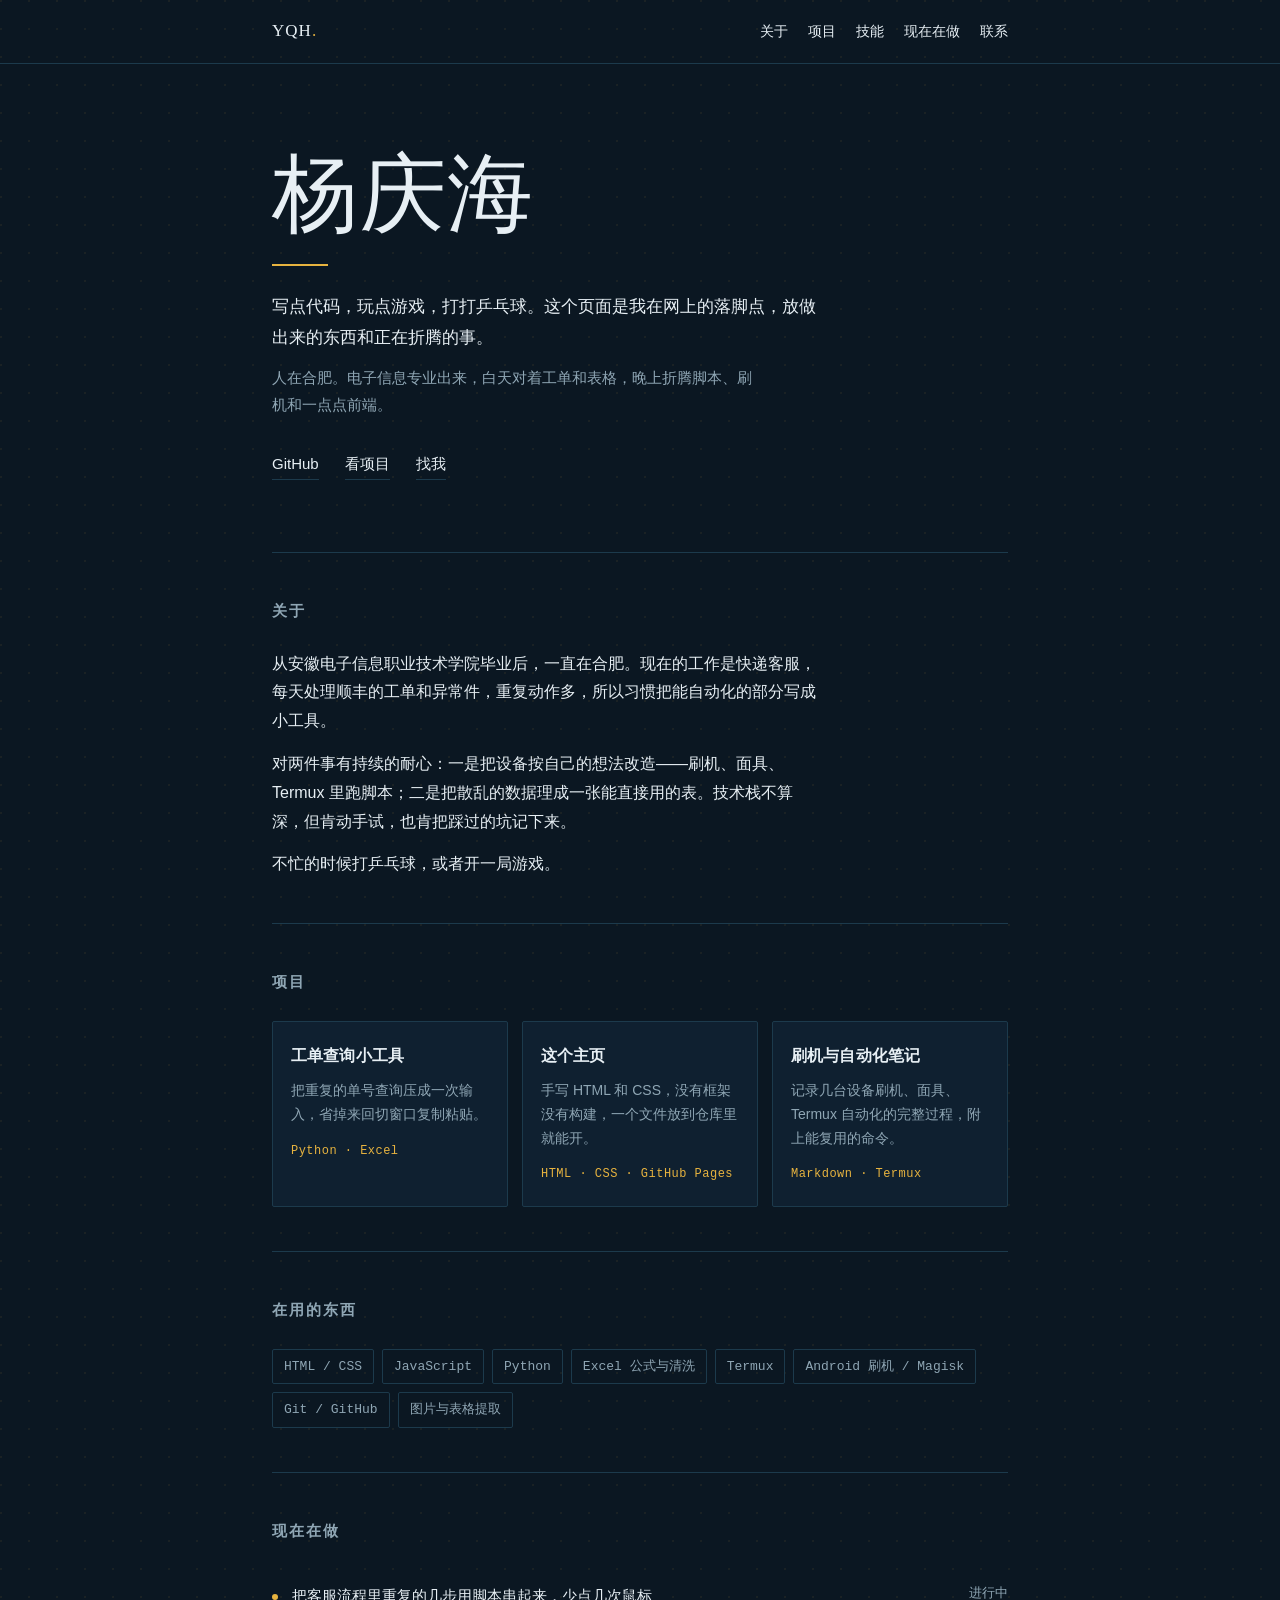
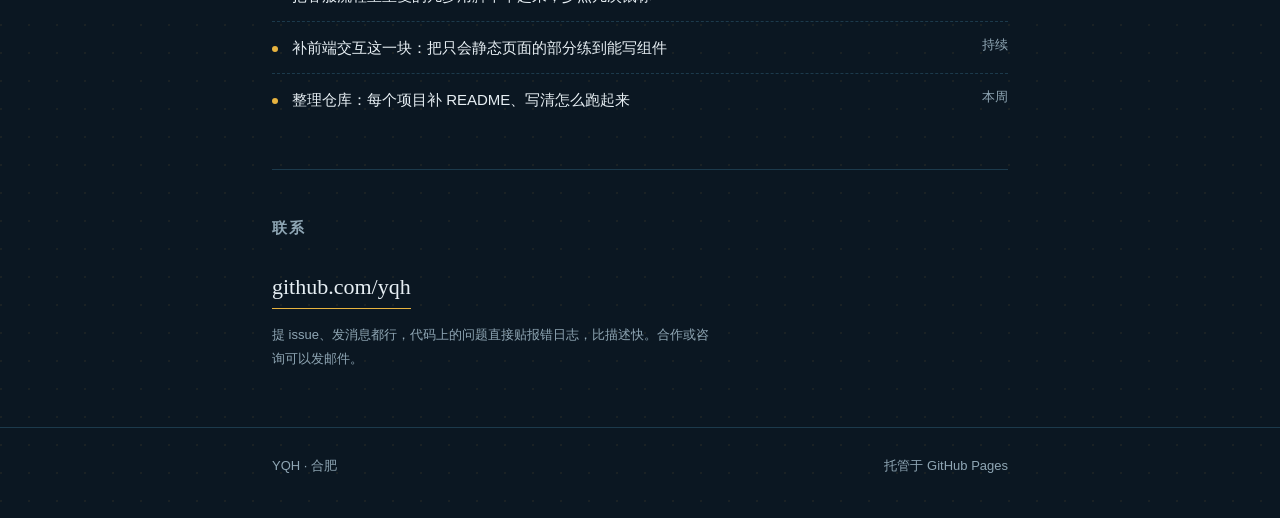
==== index.html @ ec268681 "Add files via upload 上传主页index" ====
<!DOCTYPE html>
<html lang="zh-CN">
<head>
<meta charset="utf-8">
<meta name="viewport" content="width=device-width, initial-scale=1">
<title>YQH · 杨庆海</title>
<meta name="description" content="YQH 的个人主页：写点代码，玩点游戏，打打乒乓球。人在合肥。">
<link rel="icon" href="data:image/svg+xml,%3Csvg xmlns='http://www.w3.org/2000/svg' viewBox='0 0 64 64'%3E%3Crect width='64' height='64' rx='10' fill='%230B1722'/%3E%3Ctext x='32' y='45' font-family='Georgia,serif' font-size='36' fill='%23E7B33F' text-anchor='middle'%3EY%3C/text%3E%3C/svg%3E">
<style>
  :root{
    --paper:#0B1722;
    --panel:#0F2030;
    --line:#1C3A4C;
    --ink:#E7EFF4;
    --muted:#8FA6B4;
    --accent:#E7B33F;
  }

  *,*::before,*::after{box-sizing:border-box}

  html{scroll-behavior:smooth;-webkit-text-size-adjust:100%}

  body{
    margin:0;
    background-color:var(--paper);
    background-image:radial-gradient(circle at 1px 1px, rgba(231,179,63,.07) 1px, transparent 0);
    background-size:28px 28px;
    color:var(--ink);
    font-family:-apple-system,BlinkMacSystemFont,"PingFang SC","Hiragino Sans GB","Microsoft YaHei",sans-serif;
    font-size:16px;
    line-height:1.8;
  }

  a{color:var(--ink);text-decoration:none}
  a:focus-visible,button:focus-visible{outline:2px solid var(--accent);outline-offset:3px}

  .wrap{max-width:780px;margin:0 auto;padding:0 22px}

  /* ---------- 顶部导航 ---------- */
  .site-head{
    border-bottom:1px solid var(--line);
  }
  .site-head .wrap{
    display:flex;flex-wrap:wrap;align-items:baseline;gap:8px 24px;
    padding-top:16px;padding-bottom:16px;
  }
  .mark{
    font-family:Georgia,"Songti SC","Noto Serif SC",serif;
    font-size:17px;letter-spacing:.06em;
    margin-right:auto;
  }
  .mark span{color:var(--accent)}
  .nav{display:flex;flex-wrap:wrap;gap:6px 20px;font-size:14px;color:var(--muted)}
  .nav a{padding:2px 0;border-bottom:1px solid transparent;transition:color .18s,border-color .18s}
  .nav a:hover{color:var(--accent);border-bottom-color:var(--accent)}

  /* ---------- 首屏 ---------- */
  .hero{padding:64px 0 56px}
  .hero h1{
    font-family:Georgia,"Songti SC","Noto Serif SC",serif;
    font-weight:400;
    font-size:clamp(46px,13vw,86px);
    line-height:.98;
    letter-spacing:.02em;
    margin:0;
  }
  .hero .rule{width:56px;height:2px;background:var(--accent);margin:28px 0 26px}
  .hero p{
    max-width:32em;margin:0;font-size:17px;color:var(--ink);
  }
  .hero p + p{margin-top:10px;color:var(--muted);font-size:15px}
  .hero .links{display:flex;flex-wrap:wrap;gap:10px 26px;margin-top:32px;font-size:15px}
  .hero .links a{
    border-bottom:1px solid var(--line);padding-bottom:2px;
    transition:border-color .18s,color .18s;
  }
  .hero .links a:hover{color:var(--accent);border-bottom-color:var(--accent)}

  /* ---------- 通用分节 ---------- */
  section{padding:44px 0;border-top:1px solid var(--line)}
  h2{
    font-size:15px;font-weight:600;letter-spacing:.14em;color:var(--muted);
    margin:0 0 22px;font-family:-apple-system,"PingFang SC","Microsoft YaHei",sans-serif;
  }
  .prose{max-width:34em;color:var(--ink)}
  .prose p{margin:0 0 14px}
  .prose p:last-child{margin-bottom:0}

  /* ---------- 项目 ---------- */
  .cards{display:grid;grid-template-columns:1fr;gap:14px}
  .card{
    display:block;background:var(--panel);border:1px solid var(--line);border-radius:2px;
    padding:20px 18px;transition:border-color .18s,transform .18s;
  }
  .card:hover{border-color:var(--accent)}
  .card h3{margin:0 0 8px;font-size:16px;font-weight:600;letter-spacing:.01em}
  .card p{margin:0 0 14px;font-size:14px;color:var(--muted);line-height:1.7}
  .card .meta{
    font-family:ui-monospace,SFMono-Regular,Menlo,Consolas,monospace;
    font-size:12px;color:var(--accent);letter-spacing:.04em;
  }

  /* ---------- 技能 ---------- */
  .skills{display:flex;flex-wrap:wrap;gap:8px}
  .skill{
    border:1px solid var(--line);border-radius:2px;
    padding:5px 11px;font-size:13px;color:var(--muted);
    font-family:ui-monospace,SFMono-Regular,Menlo,Consolas,monospace;
  }

  /* ---------- 现在在做 ---------- */
  .now-list{margin:0;padding:0;list-style:none}
  .now-list li{
    display:flex;gap:14px;padding:12px 0;border-bottom:1px dashed var(--line);
    font-size:15px;
  }
  .now-list li:last-child{border-bottom:none}
  .now-list .dot{
    flex:0 0 auto;width:6px;height:6px;background:var(--accent);margin-top:12px;border-radius:50%;
  }
  .now-list .txt{min-width:0;color:var(--ink)}
  .now-list .when{
    margin-left:auto;flex:0 0 auto;font-size:13px;color:var(--muted);
    font-family:ui-monospace,Menlo,Consolas,monospace;
  }

  /* ---------- 联系 ---------- */
  .contact a{
    display:inline-block;font-family:Georgia,"Songti SC",serif;font-size:22px;
    border-bottom:1px solid var(--accent);padding-bottom:2px;
    transition:color .18s;
  }
  .contact a:hover{color:var(--accent)}
  .contact .note{margin-top:14px;font-size:13px;color:var(--muted);max-width:34em}

  /* ---------- 页脚 ---------- */
  .site-foot{
    border-top:1px solid var(--line);padding:26px 0 40px;
    font-size:13px;color:var(--muted);
  }
  .site-foot .wrap{display:flex;flex-wrap:wrap;gap:6px 18px;justify-content:space-between}

  @media (min-width:720px){
    .cards{grid-template-columns:repeat(3,1fr)}
    .hero{padding:88px 0 72px}
    h2{margin-bottom:26px}
  }

  @media (prefers-reduced-motion:reduce){
    html{scroll-behavior:auto}
    *{transition:none!important}
  }
</style>
</head>
<body>

<header class="site-head">
  <div class="wrap">
    <div class="mark">YQH<span>.</span></div>
    <nav class="nav">
      <a href="#about">关于</a>
      <a href="#work">项目</a>
      <a href="#skills">技能</a>
      <a href="#now">现在在做</a>
      <a href="#contact">联系</a>
    </nav>
  </div>
</header>

<main>
  <div class="wrap">

    <!-- ===== 首屏 ===== -->
    <!-- 说明：下面两段文案、以及各区块里的项目名和技术栈，按你自己的情况改掉再推上去。
         另外，别忘在“联系”区加一个真实邮箱，现在的 example 地址发邮件是收不到的。 -->
    <section class="hero" style="border-top:none">
      <h1>杨庆海</h1>
      <div class="rule"></div>
      <p>写点代码，玩点游戏，打打乒乓球。这个页面是我在网上的落脚点，放做出来的东西和正在折腾的事。</p>
      <p>人在合肥。电子信息专业出来，白天对着工单和表格，晚上折腾脚本、刷机和一点点前端。</p>
      <div class="links">
        <a href="https://github.com/yqh">GitHub</a>
        <a href="#work">看项目</a>
        <a href="#contact">找我</a>
      </div>
    </section>

    <!-- ===== 关于 ===== -->
    <section id="about">
      <h2>关于</h2>
      <div class="prose">
        <p>从安徽电子信息职业技术学院毕业后，一直在合肥。现在的工作是快递客服，每天处理顺丰的工单和异常件，重复动作多，所以习惯把能自动化的部分写成小工具。</p>
        <p>对两件事有持续的耐心：一是把设备按自己的想法改造——刷机、面具、Termux 里跑脚本；二是把散乱的数据理成一张能直接用的表。技术栈不算深，但肯动手试，也肯把踩过的坑记下来。</p>
        <p>不忙的时候打乒乓球，或者开一局游戏。</p>
      </div>
    </section>

    <!-- ===== 项目 ===== -->
    <section id="work">
      <h2>项目</h2>
      <div class="cards">
        <a class="card" href="https://github.com/yqh?tab=repositories">
          <h3>工单查询小工具</h3>
          <p>把重复的单号查询压成一次输入，省掉来回切窗口复制粘贴。</p>
          <div class="meta">Python · Excel</div>
        </a>
        <a class="card" href="https://github.com/yqh">
          <h3>这个主页</h3>
          <p>手写 HTML 和 CSS，没有框架没有构建，一个文件放到仓库里就能开。</p>
          <div class="meta">HTML · CSS · GitHub Pages</div>
        </a>
        <a class="card" href="https://github.com/yqh?tab=repositories">
          <h3>刷机与自动化笔记</h3>
          <p>记录几台设备刷机、面具、Termux 自动化的完整过程，附上能复用的命令。</p>
          <div class="meta">Markdown · Termux</div>
        </a>
      </div>
    </section>

    <!-- ===== 技能 ===== -->
    <section id="skills">
      <h2>在用的东西</h2>
      <div class="skills">
        <span class="skill">HTML / CSS</span>
        <span class="skill">JavaScript</span>
        <span class="skill">Python</span>
        <span class="skill">Excel 公式与清洗</span>
        <span class="skill">Termux</span>
        <span class="skill">Android 刷机 / Magisk</span>
        <span class="skill">Git / GitHub</span>
        <span class="skill">图片与表格提取</span>
      </div>
    </section>

    <!-- ===== 现在在做 ===== -->
    <section id="now">
      <h2>现在在做</h2>
      <ul class="now-list">
        <li><span class="dot" aria-hidden="true"></span><span class="txt">把客服流程里重复的几步用脚本串起来，少点几次鼠标</span><span class="when">进行中</span></li>
        <li><span class="dot" aria-hidden="true"></span><span class="txt">补前端交互这一块：把只会静态页面的部分练到能写组件</span><span class="when">持续</span></li>
        <li><span class="dot" aria-hidden="true"></span><span class="txt">整理仓库：每个项目补 README、写清怎么跑起来</span><span class="when">本周</span></li>
      </ul>
    </section>

    <!-- ===== 联系 ===== -->
    <section id="contact" class="contact">
      <h2>联系</h2>
      <a href="https://github.com/yqh">github.com/yqh</a>
      <p class="note">提 issue、发消息都行，代码上的问题直接贴报错日志，比描述快。合作或咨询可以发邮件。</p>
    </section>

  </div>
</main>

<footer class="site-foot">
  <div class="wrap">
    <div>YQH · 合肥</div>
    <div>托管于 GitHub Pages</div>
  </div>
</footer>

</body>
</html>
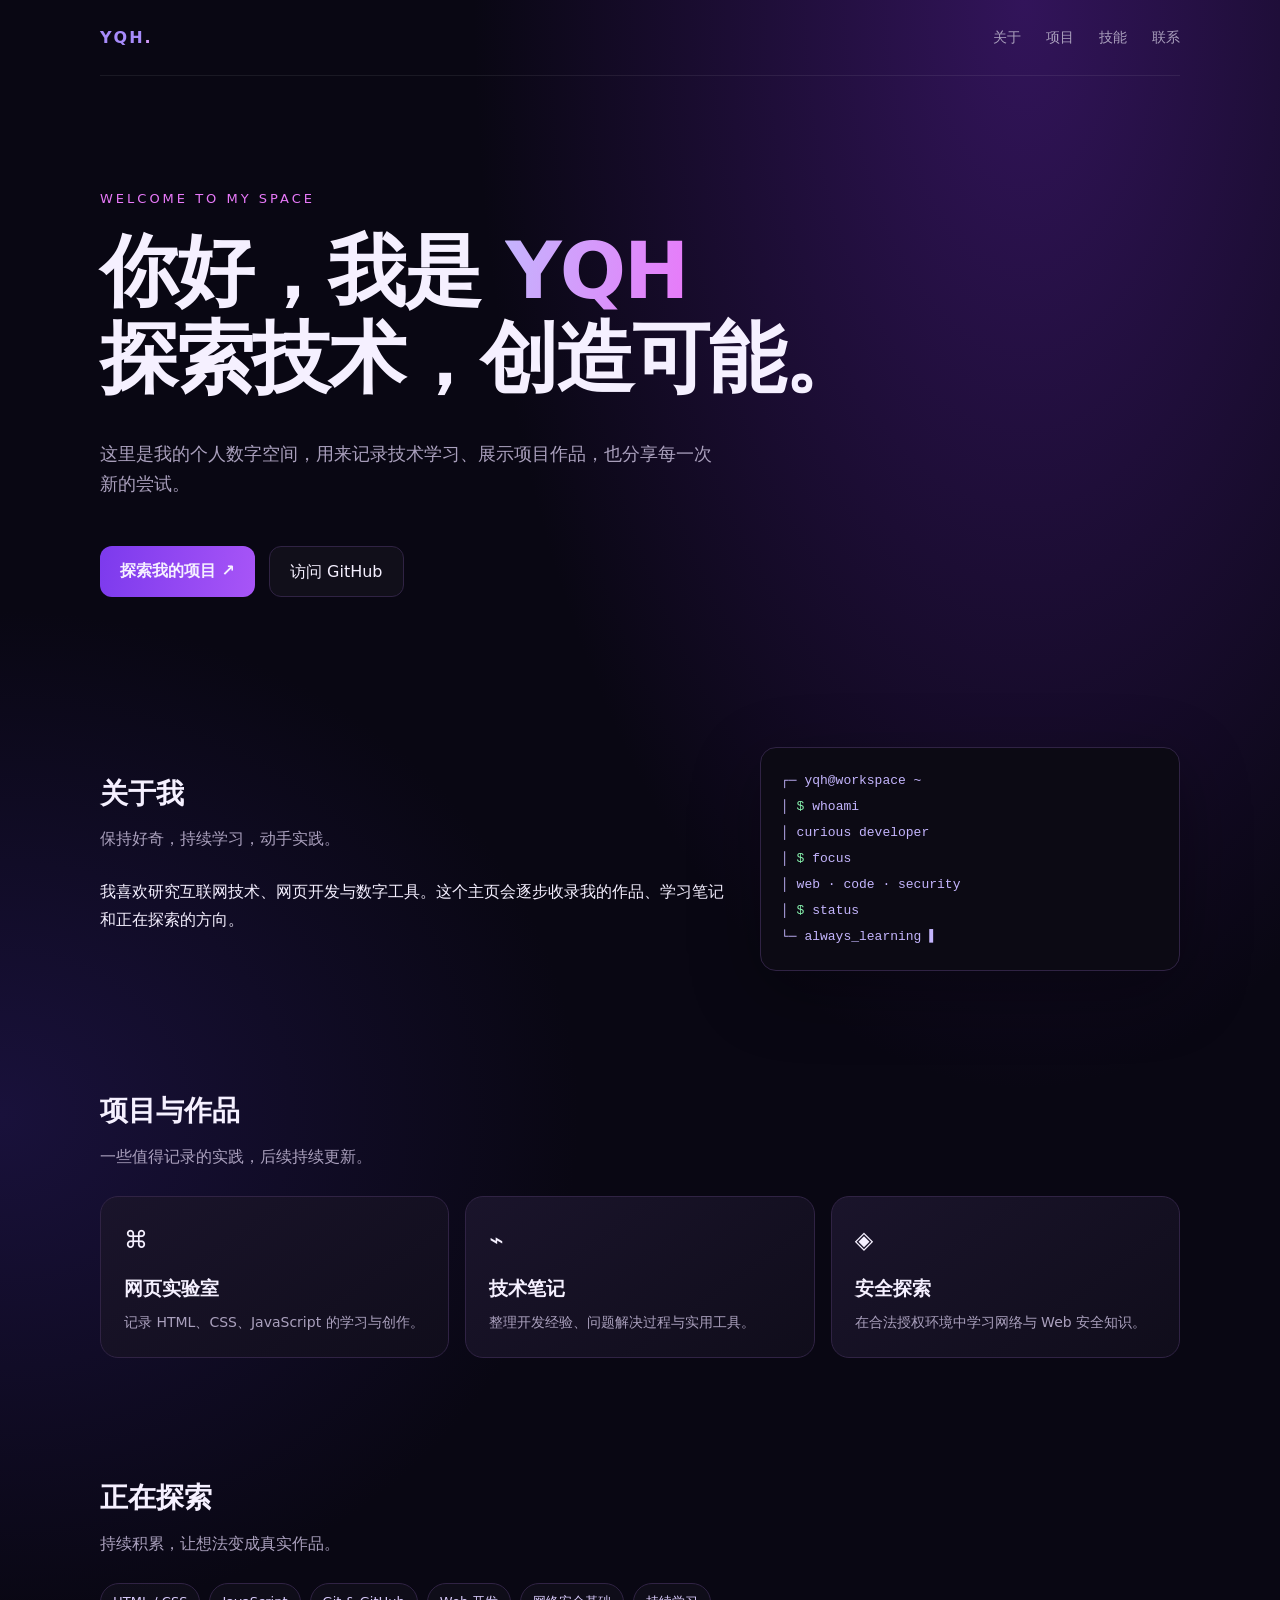
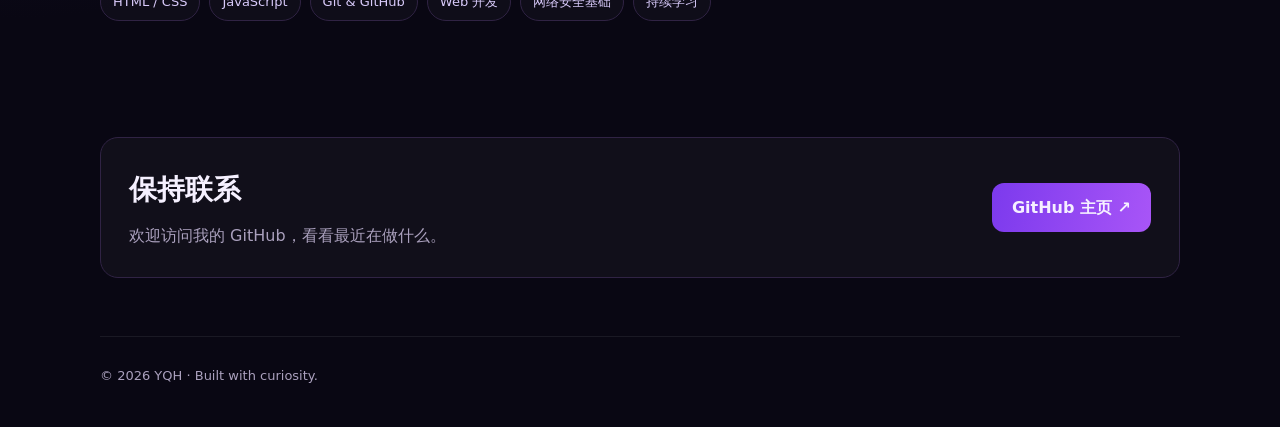
==== commit a35d5911: "Add responsive cyber-style personal homepage" ====
--- a/index.html
+++ b/index.html
@@ -1,263 +1,56 @@
-<!DOCTYPE html>
+<!doctype html>
 <html lang="zh-CN">
 <head>
-<meta charset="utf-8">
-<meta name="viewport" content="width=device-width, initial-scale=1">
-<title>YQH · 杨庆海</title>
-<meta name="description" content="YQH 的个人主页：写点代码，玩点游戏，打打乒乓球。人在合肥。">
-<link rel="icon" href="data:image/svg+xml,%3Csvg xmlns='http://www.w3.org/2000/svg' viewBox='0 0 64 64'%3E%3Crect width='64' height='64' rx='10' fill='%230B1722'/%3E%3Ctext x='32' y='45' font-family='Georgia,serif' font-size='36' fill='%23E7B33F' text-anchor='middle'%3EY%3C/text%3E%3C/svg%3E">
-<style>
-  :root{
-    --paper:#0B1722;
-    --panel:#0F2030;
-    --line:#1C3A4C;
-    --ink:#E7EFF4;
-    --muted:#8FA6B4;
-    --accent:#E7B33F;
-  }
-
-  *,*::before,*::after{box-sizing:border-box}
-
-  html{scroll-behavior:smooth;-webkit-text-size-adjust:100%}
-
-  body{
-    margin:0;
-    background-color:var(--paper);
-    background-image:radial-gradient(circle at 1px 1px, rgba(231,179,63,.07) 1px, transparent 0);
-    background-size:28px 28px;
-    color:var(--ink);
-    font-family:-apple-system,BlinkMacSystemFont,"PingFang SC","Hiragino Sans GB","Microsoft YaHei",sans-serif;
-    font-size:16px;
-    line-height:1.8;
-  }
-
-  a{color:var(--ink);text-decoration:none}
-  a:focus-visible,button:focus-visible{outline:2px solid var(--accent);outline-offset:3px}
-
-  .wrap{max-width:780px;margin:0 auto;padding:0 22px}
-
-  /* ---------- 顶部导航 ---------- */
-  .site-head{
-    border-bottom:1px solid var(--line);
-  }
-  .site-head .wrap{
-    display:flex;flex-wrap:wrap;align-items:baseline;gap:8px 24px;
-    padding-top:16px;padding-bottom:16px;
-  }
-  .mark{
-    font-family:Georgia,"Songti SC","Noto Serif SC",serif;
-    font-size:17px;letter-spacing:.06em;
-    margin-right:auto;
-  }
-  .mark span{color:var(--accent)}
-  .nav{display:flex;flex-wrap:wrap;gap:6px 20px;font-size:14px;color:var(--muted)}
-  .nav a{padding:2px 0;border-bottom:1px solid transparent;transition:color .18s,border-color .18s}
-  .nav a:hover{color:var(--accent);border-bottom-color:var(--accent)}
-
-  /* ---------- 首屏 ---------- */
-  .hero{padding:64px 0 56px}
-  .hero h1{
-    font-family:Georgia,"Songti SC","Noto Serif SC",serif;
-    font-weight:400;
-    font-size:clamp(46px,13vw,86px);
-    line-height:.98;
-    letter-spacing:.02em;
-    margin:0;
-  }
-  .hero .rule{width:56px;height:2px;background:var(--accent);margin:28px 0 26px}
-  .hero p{
-    max-width:32em;margin:0;font-size:17px;color:var(--ink);
-  }
-  .hero p + p{margin-top:10px;color:var(--muted);font-size:15px}
-  .hero .links{display:flex;flex-wrap:wrap;gap:10px 26px;margin-top:32px;font-size:15px}
-  .hero .links a{
-    border-bottom:1px solid var(--line);padding-bottom:2px;
-    transition:border-color .18s,color .18s;
-  }
-  .hero .links a:hover{color:var(--accent);border-bottom-color:var(--accent)}
-
-  /* ---------- 通用分节 ---------- */
-  section{padding:44px 0;border-top:1px solid var(--line)}
-  h2{
-    font-size:15px;font-weight:600;letter-spacing:.14em;color:var(--muted);
-    margin:0 0 22px;font-family:-apple-system,"PingFang SC","Microsoft YaHei",sans-serif;
-  }
-  .prose{max-width:34em;color:var(--ink)}
-  .prose p{margin:0 0 14px}
-  .prose p:last-child{margin-bottom:0}
-
-  /* ---------- 项目 ---------- */
-  .cards{display:grid;grid-template-columns:1fr;gap:14px}
-  .card{
-    display:block;background:var(--panel);border:1px solid var(--line);border-radius:2px;
-    padding:20px 18px;transition:border-color .18s,transform .18s;
-  }
-  .card:hover{border-color:var(--accent)}
-  .card h3{margin:0 0 8px;font-size:16px;font-weight:600;letter-spacing:.01em}
-  .card p{margin:0 0 14px;font-size:14px;color:var(--muted);line-height:1.7}
-  .card .meta{
-    font-family:ui-monospace,SFMono-Regular,Menlo,Consolas,monospace;
-    font-size:12px;color:var(--accent);letter-spacing:.04em;
-  }
-
-  /* ---------- 技能 ---------- */
-  .skills{display:flex;flex-wrap:wrap;gap:8px}
-  .skill{
-    border:1px solid var(--line);border-radius:2px;
-    padding:5px 11px;font-size:13px;color:var(--muted);
-    font-family:ui-monospace,SFMono-Regular,Menlo,Consolas,monospace;
-  }
-
-  /* ---------- 现在在做 ---------- */
-  .now-list{margin:0;padding:0;list-style:none}
-  .now-list li{
-    display:flex;gap:14px;padding:12px 0;border-bottom:1px dashed var(--line);
-    font-size:15px;
-  }
-  .now-list li:last-child{border-bottom:none}
-  .now-list .dot{
-    flex:0 0 auto;width:6px;height:6px;background:var(--accent);margin-top:12px;border-radius:50%;
-  }
-  .now-list .txt{min-width:0;color:var(--ink)}
-  .now-list .when{
-    margin-left:auto;flex:0 0 auto;font-size:13px;color:var(--muted);
-    font-family:ui-monospace,Menlo,Consolas,monospace;
-  }
-
-  /* ---------- 联系 ---------- */
-  .contact a{
-    display:inline-block;font-family:Georgia,"Songti SC",serif;font-size:22px;
-    border-bottom:1px solid var(--accent);padding-bottom:2px;
-    transition:color .18s;
-  }
-  .contact a:hover{color:var(--accent)}
-  .contact .note{margin-top:14px;font-size:13px;color:var(--muted);max-width:34em}
-
-  /* ---------- 页脚 ---------- */
-  .site-foot{
-    border-top:1px solid var(--line);padding:26px 0 40px;
-    font-size:13px;color:var(--muted);
-  }
-  .site-foot .wrap{display:flex;flex-wrap:wrap;gap:6px 18px;justify-content:space-between}
-
-  @media (min-width:720px){
-    .cards{grid-template-columns:repeat(3,1fr)}
-    .hero{padding:88px 0 72px}
-    h2{margin-bottom:26px}
-  }
-
-  @media (prefers-reduced-motion:reduce){
-    html{scroll-behavior:auto}
-    *{transition:none!important}
-  }
-</style>
+  <meta charset="utf-8">
+  <meta name="viewport" content="width=device-width, initial-scale=1">
+  <meta name="theme-color" content="#090713">
+  <meta name="description" content="个人主页 · 技术探索 · 项目作品">
+  <title>YQH · 个人主页</title>
+  <style>
+    :root{color-scheme:dark;--bg:#090713;--panel:#141023;--line:#302344;--text:#f5f0ff;--muted:#aaa0bd;--purple:#a78bfa;--pink:#e879f9}
+    *{box-sizing:border-box}html{scroll-behavior:smooth}body{margin:0;background:radial-gradient(ellipse at 80% 0%,#32145a 0,transparent 38%),radial-gradient(ellipse at 0% 55%,#19113b 0,transparent 32%),var(--bg);color:var(--text);font:16px/1.7 system-ui,-apple-system,"Segoe UI",sans-serif}
+    a{color:inherit;text-decoration:none}.wrap{width:min(1080px,90%);margin:auto}.nav{height:76px;display:flex;align-items:center;justify-content:space-between;border-bottom:1px solid #ffffff12}.logo{font-weight:800;letter-spacing:2px;color:var(--purple)}.navlinks{display:flex;gap:25px;color:var(--muted);font-size:14px}.navlinks a:hover{color:white}
+    .hero{padding:112px 0 92px;min-height:520px;display:flex;flex-direction:column;justify-content:center}.eyebrow{color:var(--pink);font-size:13px;letter-spacing:3px;text-transform:uppercase}.hero h1{font-size:clamp(42px,8vw,78px);line-height:1.12;margin:18px 0;letter-spacing:-2px}.gradient{background:linear-gradient(100deg,#c4b5fd,#e879f9);-webkit-background-clip:text;background-clip:text;color:transparent}.hero p{max-width:620px;color:var(--muted);font-size:18px}.actions{display:flex;gap:14px;flex-wrap:wrap;margin-top:28px}.btn{padding:11px 20px;border:1px solid var(--line);border-radius:12px;background:#ffffff08}.btn.primary{background:linear-gradient(100deg,#7c3aed,#a855f7);border:0;font-weight:650}.btn:hover{transform:translateY(-2px);transition:.2s}
+    section{padding:58px 0}.section-title{font-size:28px;margin:0 0 8px}.sub{color:var(--muted);margin:0 0 26px}.grid{display:grid;grid-template-columns:repeat(3,1fr);gap:16px}.card{padding:23px;border:1px solid var(--line);border-radius:18px;background:linear-gradient(145deg,#1a142b,#100d1b);min-height:160px}.card .symbol{font-size:24px}.card h3{margin:12px 0 6px}.card p{margin:0;color:var(--muted);font-size:14px}.tags{display:flex;gap:9px;flex-wrap:wrap}.tag{padding:7px 12px;border:1px solid var(--line);border-radius:99px;color:#d8cafa;background:#ffffff06;font-size:13px}
+    .about{display:grid;grid-template-columns:1.2fr .8fr;gap:30px;align-items:center}.terminal{border:1px solid var(--line);border-radius:16px;background:#0c0a14;padding:20px;color:#c4b5fd;font:13px/2 ui-monospace,monospace;box-shadow:0 20px 70px #0005}.terminal span{color:#86efac}.contact{padding:28px;border:1px solid var(--line);border-radius:18px;background:#ffffff08;display:flex;justify-content:space-between;align-items:center;gap:20px}.footer{padding:28px 0 40px;border-top:1px solid #ffffff12;color:var(--muted);font-size:13px}
+    @media(max-width:700px){.navlinks{gap:12px;font-size:12px}.hero{padding:82px 0 65px;min-height:440px}.grid{grid-template-columns:1fr}.about{grid-template-columns:1fr}.contact{align-items:flex-start;flex-direction:column}}
+  </style>
 </head>
 <body>
-
-<header class="site-head">
-  <div class="wrap">
-    <div class="mark">YQH<span>.</span></div>
-    <nav class="nav">
-      <a href="#about">关于</a>
-      <a href="#work">项目</a>
-      <a href="#skills">技能</a>
-      <a href="#now">现在在做</a>
-      <a href="#contact">联系</a>
-    </nav>
-  </div>
-</header>
-
-<main>
-  <div class="wrap">
-
-    <!-- ===== 首屏 ===== -->
-    <!-- 说明：下面两段文案、以及各区块里的项目名和技术栈，按你自己的情况改掉再推上去。
-         另外，别忘在“联系”区加一个真实邮箱，现在的 example 地址发邮件是收不到的。 -->
-    <section class="hero" style="border-top:none">
-      <h1>杨庆海</h1>
-      <div class="rule"></div>
-      <p>写点代码，玩点游戏，打打乒乓球。这个页面是我在网上的落脚点，放做出来的东西和正在折腾的事。</p>
-      <p>人在合肥。电子信息专业出来，白天对着工单和表格，晚上折腾脚本、刷机和一点点前端。</p>
-      <div class="links">
-        <a href="https://github.com/yqh">GitHub</a>
-        <a href="#work">看项目</a>
-        <a href="#contact">找我</a>
+  <header class="wrap nav">
+    <a class="logo" href="#">YQH<span class="gradient">.</span></a>
+    <nav class="navlinks" aria-label="主导航"><a href="#about">关于</a><a href="#projects">项目</a><a href="#skills">技能</a><a href="#contact">联系</a></nav>
+  </header>
+  <main>
+    <section class="wrap hero">
+      <div class="eyebrow">WELCOME TO MY SPACE</div>
+      <h1>你好，我是 <span class="gradient">YQH</span><br>探索技术，创造可能。</h1>
+      <p>这里是我的个人数字空间，用来记录技术学习、展示项目作品，也分享每一次新的尝试。</p>
+      <div class="actions"><a class="btn primary" href="#projects">探索我的项目 ↗</a><a class="btn" href="https://github.com/yqh330" target="_blank" rel="noopener noreferrer">访问 GitHub</a></div>
+    </section>
+    <section class="wrap" id="about">
+      <div class="about">
+        <div><h2 class="section-title">关于我</h2><p class="sub">保持好奇，持续学习，动手实践。</p><p>我喜欢研究互联网技术、网页开发与数字工具。这个主页会逐步收录我的作品、学习笔记和正在探索的方向。</p></div>
+        <div class="terminal" aria-label="终端风格代码卡片"><div>┌─ yqh@workspace ~</div><div>│ <span>$</span> whoami</div><div>│ curious developer</div><div>│ <span>$</span> focus</div><div>│ web · code · security</div><div>│ <span>$</span> status</div><div>└─ always_learning ▌</div></div>
       </div>
     </section>
-
-    <!-- ===== 关于 ===== -->
-    <section id="about">
-      <h2>关于</h2>
-      <div class="prose">
-        <p>从安徽电子信息职业技术学院毕业后，一直在合肥。现在的工作是快递客服，每天处理顺丰的工单和异常件，重复动作多，所以习惯把能自动化的部分写成小工具。</p>
-        <p>对两件事有持续的耐心：一是把设备按自己的想法改造——刷机、面具、Termux 里跑脚本；二是把散乱的数据理成一张能直接用的表。技术栈不算深，但肯动手试，也肯把踩过的坑记下来。</p>
-        <p>不忙的时候打乒乓球，或者开一局游戏。</p>
+    <section class="wrap" id="projects">
+      <h2 class="section-title">项目与作品</h2><p class="sub">一些值得记录的实践，后续持续更新。</p>
+      <div class="grid">
+        <article class="card"><div class="symbol">⌘</div><h3>网页实验室</h3><p>记录 HTML、CSS、JavaScript 的学习与创作。</p></article>
+        <article class="card"><div class="symbol">⌁</div><h3>技术笔记</h3><p>整理开发经验、问题解决过程与实用工具。</p></article>
+        <article class="card"><div class="symbol">◈</div><h3>安全探索</h3><p>在合法授权环境中学习网络与 Web 安全知识。</p></article>
       </div>
     </section>
-
-    <!-- ===== 项目 ===== -->
-    <section id="work">
-      <h2>项目</h2>
-      <div class="cards">
-        <a class="card" href="https://github.com/yqh?tab=repositories">
-          <h3>工单查询小工具</h3>
-          <p>把重复的单号查询压成一次输入，省掉来回切窗口复制粘贴。</p>
-          <div class="meta">Python · Excel</div>
-        </a>
-        <a class="card" href="https://github.com/yqh">
-          <h3>这个主页</h3>
-          <p>手写 HTML 和 CSS，没有框架没有构建，一个文件放到仓库里就能开。</p>
-          <div class="meta">HTML · CSS · GitHub Pages</div>
-        </a>
-        <a class="card" href="https://github.com/yqh?tab=repositories">
-          <h3>刷机与自动化笔记</h3>
-          <p>记录几台设备刷机、面具、Termux 自动化的完整过程，附上能复用的命令。</p>
-          <div class="meta">Markdown · Termux</div>
-        </a>
-      </div>
+    <section class="wrap" id="skills">
+      <h2 class="section-title">正在探索</h2><p class="sub">持续积累，让想法变成真实作品。</p>
+      <div class="tags"><span class="tag">HTML / CSS</span><span class="tag">JavaScript</span><span class="tag">Git & GitHub</span><span class="tag">Web 开发</span><span class="tag">网络安全基础</span><span class="tag">持续学习</span></div>
     </section>
-
-    <!-- ===== 技能 ===== -->
-    <section id="skills">
-      <h2>在用的东西</h2>
-      <div class="skills">
-        <span class="skill">HTML / CSS</span>
-        <span class="skill">JavaScript</span>
-        <span class="skill">Python</span>
-        <span class="skill">Excel 公式与清洗</span>
-        <span class="skill">Termux</span>
-        <span class="skill">Android 刷机 / Magisk</span>
-        <span class="skill">Git / GitHub</span>
-        <span class="skill">图片与表格提取</span>
-      </div>
+    <section class="wrap" id="contact">
+      <div class="contact"><div><h2 class="section-title">保持联系</h2><p class="sub" style="margin:4px 0 0">欢迎访问我的 GitHub，看看最近在做什么。</p></div><a class="btn primary" href="https://github.com/yqh330" target="_blank" rel="noopener noreferrer">GitHub 主页 ↗</a></div>
     </section>
-
-    <!-- ===== 现在在做 ===== -->
-    <section id="now">
-      <h2>现在在做</h2>
-      <ul class="now-list">
-        <li><span class="dot" aria-hidden="true"></span><span class="txt">把客服流程里重复的几步用脚本串起来，少点几次鼠标</span><span class="when">进行中</span></li>
-        <li><span class="dot" aria-hidden="true"></span><span class="txt">补前端交互这一块：把只会静态页面的部分练到能写组件</span><span class="when">持续</span></li>
-        <li><span class="dot" aria-hidden="true"></span><span class="txt">整理仓库：每个项目补 README、写清怎么跑起来</span><span class="when">本周</span></li>
-      </ul>
-    </section>
-
-    <!-- ===== 联系 ===== -->
-    <section id="contact" class="contact">
-      <h2>联系</h2>
-      <a href="https://github.com/yqh">github.com/yqh</a>
-      <p class="note">提 issue、发消息都行，代码上的问题直接贴报错日志，比描述快。合作或咨询可以发邮件。</p>
-    </section>
-
-  </div>
-</main>
-
-<footer class="site-foot">
-  <div class="wrap">
-    <div>YQH · 合肥</div>
-    <div>托管于 GitHub Pages</div>
-  </div>
-</footer>
-
+  </main>
+  <footer class="wrap footer">© <span id="year"></span> YQH · Built with curiosity.</footer>
+  <script>document.getElementById('year').textContent=new Date().getFullYear();</script>
 </body>
-</html>
+</html>
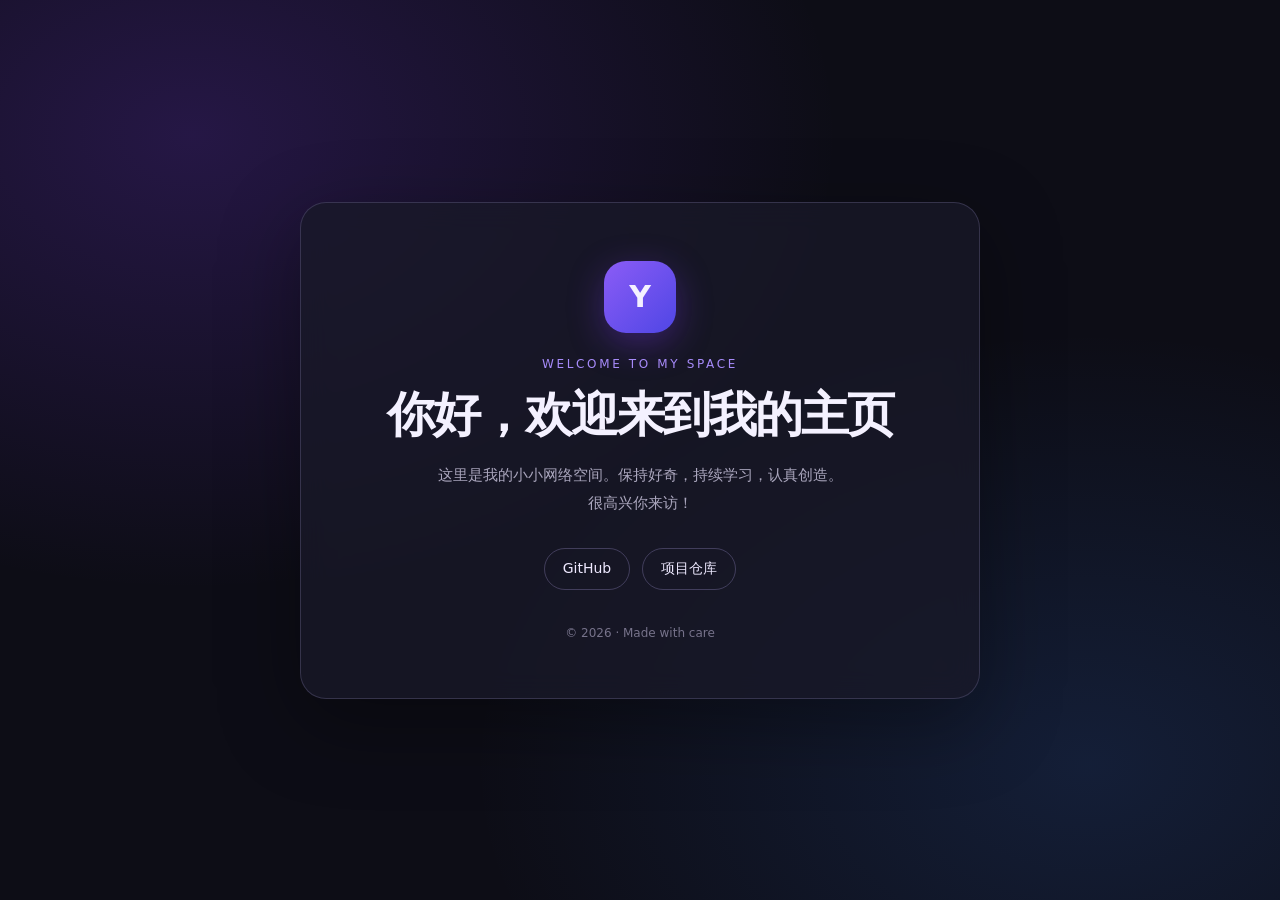
==== commit 8f3a86ba: "Create a simple personal homepage" ====
--- a/index.html
+++ b/index.html
@@ -3,54 +3,50 @@
 <head>
   <meta charset="utf-8">
   <meta name="viewport" content="width=device-width, initial-scale=1">
-  <meta name="theme-color" content="#090713">
-  <meta name="description" content="个人主页 · 技术探索 · 项目作品">
-  <title>YQH · 个人主页</title>
+  <meta name="theme-color" content="#11111b">
+  <meta name="description" content="一个简单、干净的个人主页。">
+  <title>我的主页</title>
   <style>
-    :root{color-scheme:dark;--bg:#090713;--panel:#141023;--line:#302344;--text:#f5f0ff;--muted:#aaa0bd;--purple:#a78bfa;--pink:#e879f9}
-    *{box-sizing:border-box}html{scroll-behavior:smooth}body{margin:0;background:radial-gradient(ellipse at 80% 0%,#32145a 0,transparent 38%),radial-gradient(ellipse at 0% 55%,#19113b 0,transparent 32%),var(--bg);color:var(--text);font:16px/1.7 system-ui,-apple-system,"Segoe UI",sans-serif}
-    a{color:inherit;text-decoration:none}.wrap{width:min(1080px,90%);margin:auto}.nav{height:76px;display:flex;align-items:center;justify-content:space-between;border-bottom:1px solid #ffffff12}.logo{font-weight:800;letter-spacing:2px;color:var(--purple)}.navlinks{display:flex;gap:25px;color:var(--muted);font-size:14px}.navlinks a:hover{color:white}
-    .hero{padding:112px 0 92px;min-height:520px;display:flex;flex-direction:column;justify-content:center}.eyebrow{color:var(--pink);font-size:13px;letter-spacing:3px;text-transform:uppercase}.hero h1{font-size:clamp(42px,8vw,78px);line-height:1.12;margin:18px 0;letter-spacing:-2px}.gradient{background:linear-gradient(100deg,#c4b5fd,#e879f9);-webkit-background-clip:text;background-clip:text;color:transparent}.hero p{max-width:620px;color:var(--muted);font-size:18px}.actions{display:flex;gap:14px;flex-wrap:wrap;margin-top:28px}.btn{padding:11px 20px;border:1px solid var(--line);border-radius:12px;background:#ffffff08}.btn.primary{background:linear-gradient(100deg,#7c3aed,#a855f7);border:0;font-weight:650}.btn:hover{transform:translateY(-2px);transition:.2s}
-    section{padding:58px 0}.section-title{font-size:28px;margin:0 0 8px}.sub{color:var(--muted);margin:0 0 26px}.grid{display:grid;grid-template-columns:repeat(3,1fr);gap:16px}.card{padding:23px;border:1px solid var(--line);border-radius:18px;background:linear-gradient(145deg,#1a142b,#100d1b);min-height:160px}.card .symbol{font-size:24px}.card h3{margin:12px 0 6px}.card p{margin:0;color:var(--muted);font-size:14px}.tags{display:flex;gap:9px;flex-wrap:wrap}.tag{padding:7px 12px;border:1px solid var(--line);border-radius:99px;color:#d8cafa;background:#ffffff06;font-size:13px}
-    .about{display:grid;grid-template-columns:1.2fr .8fr;gap:30px;align-items:center}.terminal{border:1px solid var(--line);border-radius:16px;background:#0c0a14;padding:20px;color:#c4b5fd;font:13px/2 ui-monospace,monospace;box-shadow:0 20px 70px #0005}.terminal span{color:#86efac}.contact{padding:28px;border:1px solid var(--line);border-radius:18px;background:#ffffff08;display:flex;justify-content:space-between;align-items:center;gap:20px}.footer{padding:28px 0 40px;border-top:1px solid #ffffff12;color:var(--muted);font-size:13px}
-    @media(max-width:700px){.navlinks{gap:12px;font-size:12px}.hero{padding:82px 0 65px;min-height:440px}.grid{grid-template-columns:1fr}.about{grid-template-columns:1fr}.contact{align-items:flex-start;flex-direction:column}}
+    :root { color-scheme: dark; --bg:#0d0d16; --panel:rgba(25,25,40,.78); --text:#f4f1ff; --muted:#aaa6bd; --accent:#a78bfa; }
+    * { box-sizing:border-box; }
+    body {
+      margin:0; min-height:100vh; display:grid; place-items:center; padding:24px;
+      font-family:system-ui,-apple-system,"Segoe UI",sans-serif; color:var(--text);
+      background: radial-gradient(ellipse at 15% 15%, rgba(124,58,237,.22), transparent 42%),
+                  radial-gradient(ellipse at 85% 85%, rgba(59,130,246,.15), transparent 40%), var(--bg);
+    }
+    .card {
+      width:min(100%,680px); padding:clamp(30px,7vw,58px); text-align:center;
+      background:var(--panel); border:1px solid rgba(196,181,253,.18);
+      border-radius:26px; box-shadow:0 24px 80px rgba(0,0,0,.35); backdrop-filter:blur(14px);
+    }
+    .mark {
+      width:72px;height:72px;margin:0 auto 24px;display:grid;place-items:center;
+      border-radius:22px;background:linear-gradient(135deg,#8b5cf6,#4f46e5);
+      font-size:30px;font-weight:800;box-shadow:0 10px 35px rgba(124,58,237,.35);
+    }
+    .eyebrow { color:var(--accent);font-size:12px;letter-spacing:.22em;text-transform:uppercase; }
+    h1 { margin:12px 0 14px;font-size:clamp(32px,7vw,48px);letter-spacing:-.04em; }
+    p { margin:0 auto;color:var(--muted);line-height:1.9;max-width:440px;font-size:15px; }
+    .links { display:flex;justify-content:center;gap:12px;flex-wrap:wrap;margin-top:30px; }
+    a { color:#eee9ff;text-decoration:none;padding:11px 18px;border:1px solid rgba(196,181,253,.25);
+        border-radius:999px;font-size:14px;transition:.2s ease; }
+    a:hover { background:rgba(167,139,250,.15);border-color:var(--accent);transform:translateY(-2px); }
+    footer { margin-top:36px;color:#77738b;font-size:12px; }
   </style>
 </head>
 <body>
-  <header class="wrap nav">
-    <a class="logo" href="#">YQH<span class="gradient">.</span></a>
-    <nav class="navlinks" aria-label="主导航"><a href="#about">关于</a><a href="#projects">项目</a><a href="#skills">技能</a><a href="#contact">联系</a></nav>
-  </header>
-  <main>
-    <section class="wrap hero">
-      <div class="eyebrow">WELCOME TO MY SPACE</div>
-      <h1>你好，我是 <span class="gradient">YQH</span><br>探索技术，创造可能。</h1>
-      <p>这里是我的个人数字空间，用来记录技术学习、展示项目作品，也分享每一次新的尝试。</p>
-      <div class="actions"><a class="btn primary" href="#projects">探索我的项目 ↗</a><a class="btn" href="https://github.com/yqh330" target="_blank" rel="noopener noreferrer">访问 GitHub</a></div>
-    </section>
-    <section class="wrap" id="about">
-      <div class="about">
-        <div><h2 class="section-title">关于我</h2><p class="sub">保持好奇，持续学习，动手实践。</p><p>我喜欢研究互联网技术、网页开发与数字工具。这个主页会逐步收录我的作品、学习笔记和正在探索的方向。</p></div>
-        <div class="terminal" aria-label="终端风格代码卡片"><div>┌─ yqh@workspace ~</div><div>│ <span>$</span> whoami</div><div>│ curious developer</div><div>│ <span>$</span> focus</div><div>│ web · code · security</div><div>│ <span>$</span> status</div><div>└─ always_learning ▌</div></div>
-      </div>
-    </section>
-    <section class="wrap" id="projects">
-      <h2 class="section-title">项目与作品</h2><p class="sub">一些值得记录的实践，后续持续更新。</p>
-      <div class="grid">
-        <article class="card"><div class="symbol">⌘</div><h3>网页实验室</h3><p>记录 HTML、CSS、JavaScript 的学习与创作。</p></article>
-        <article class="card"><div class="symbol">⌁</div><h3>技术笔记</h3><p>整理开发经验、问题解决过程与实用工具。</p></article>
-        <article class="card"><div class="symbol">◈</div><h3>安全探索</h3><p>在合法授权环境中学习网络与 Web 安全知识。</p></article>
-      </div>
-    </section>
-    <section class="wrap" id="skills">
-      <h2 class="section-title">正在探索</h2><p class="sub">持续积累，让想法变成真实作品。</p>
-      <div class="tags"><span class="tag">HTML / CSS</span><span class="tag">JavaScript</span><span class="tag">Git & GitHub</span><span class="tag">Web 开发</span><span class="tag">网络安全基础</span><span class="tag">持续学习</span></div>
-    </section>
-    <section class="wrap" id="contact">
-      <div class="contact"><div><h2 class="section-title">保持联系</h2><p class="sub" style="margin:4px 0 0">欢迎访问我的 GitHub，看看最近在做什么。</p></div><a class="btn primary" href="https://github.com/yqh330" target="_blank" rel="noopener noreferrer">GitHub 主页 ↗</a></div>
-    </section>
+  <main class="card">
+    <div class="mark" aria-hidden="true">Y</div>
+    <div class="eyebrow">WELCOME TO MY SPACE</div>
+    <h1>你好，欢迎来到我的主页</h1>
+    <p>这里是我的小小网络空间。保持好奇，持续学习，认真创造。<br>很高兴你来访！</p>
+    <nav class="links" aria-label="相关链接">
+      <a href="https://github.com/yqh330" target="_blank" rel="noopener noreferrer">GitHub</a>
+      <a href="https://github.com/yqh330/yqh.github.io" target="_blank" rel="noopener noreferrer">项目仓库</a>
+    </nav>
+    <footer>© <span id="year"></span> · Made with care</footer>
   </main>
-  <footer class="wrap footer">© <span id="year"></span> YQH · Built with curiosity.</footer>
-  <script>document.getElementById('year').textContent=new Date().getFullYear();</script>
+  <script>document.getElementById("year").textContent = new Date().getFullYear();</script>
 </body>
 </html>
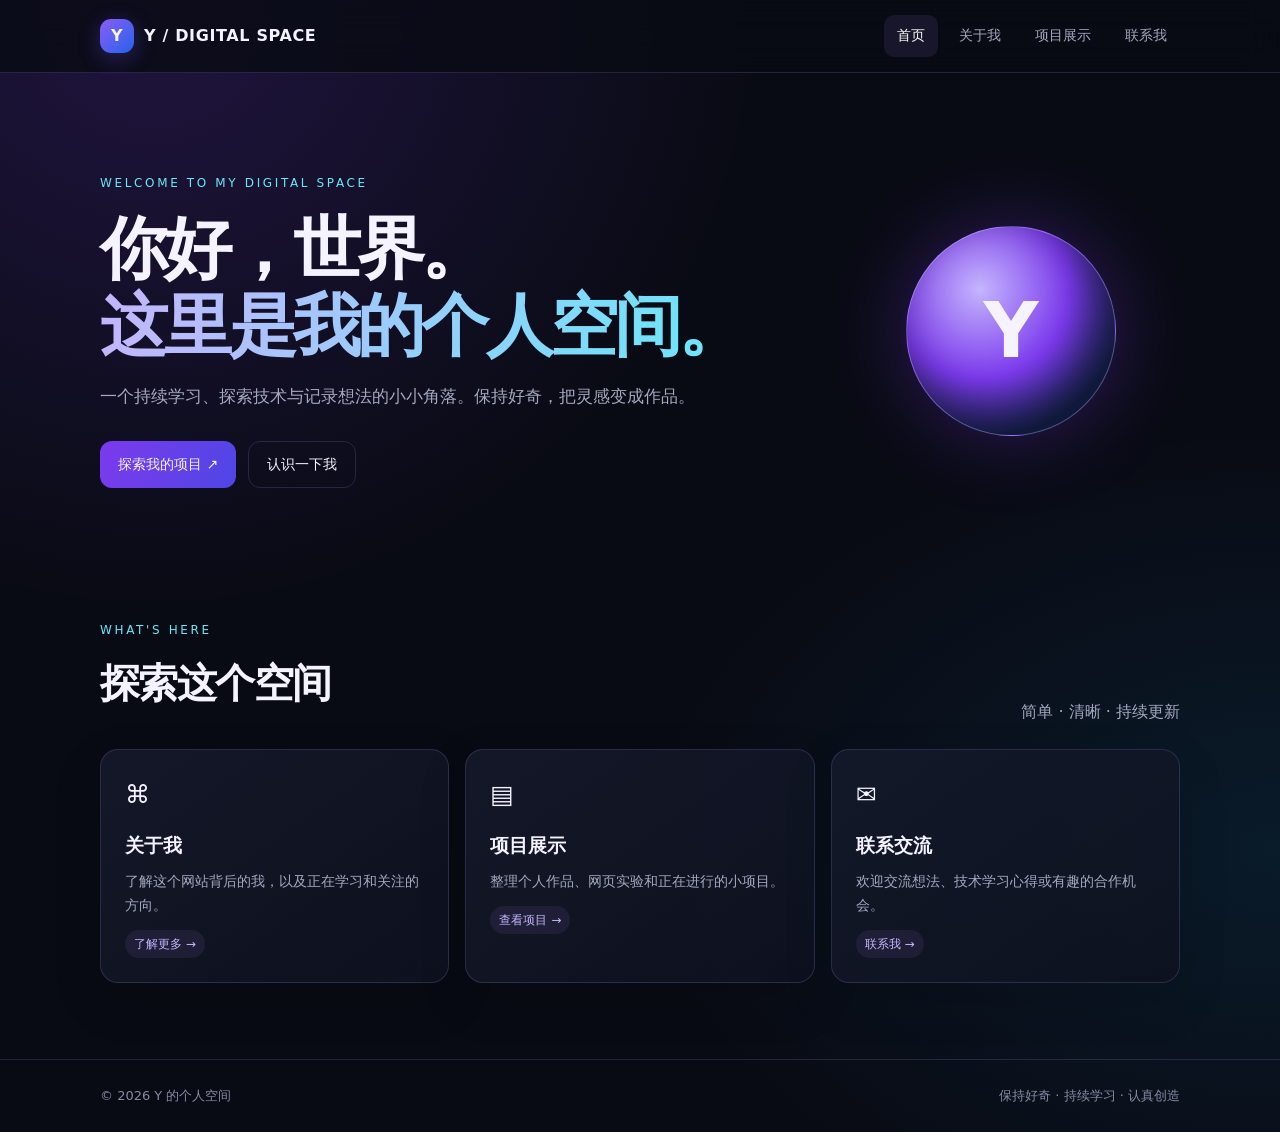
==== commit 8ae002f5: "Redesign homepage and add site navigation" ====
--- a/index.html
+++ b/index.html
@@ -1,52 +1,5 @@
 <!doctype html>
-<html lang="zh-CN">
-<head>
-  <meta charset="utf-8">
-  <meta name="viewport" content="width=device-width, initial-scale=1">
-  <meta name="theme-color" content="#11111b">
-  <meta name="description" content="一个简单、干净的个人主页。">
-  <title>我的主页</title>
-  <style>
-    :root { color-scheme: dark; --bg:#0d0d16; --panel:rgba(25,25,40,.78); --text:#f4f1ff; --muted:#aaa6bd; --accent:#a78bfa; }
-    * { box-sizing:border-box; }
-    body {
-      margin:0; min-height:100vh; display:grid; place-items:center; padding:24px;
-      font-family:system-ui,-apple-system,"Segoe UI",sans-serif; color:var(--text);
-      background: radial-gradient(ellipse at 15% 15%, rgba(124,58,237,.22), transparent 42%),
-                  radial-gradient(ellipse at 85% 85%, rgba(59,130,246,.15), transparent 40%), var(--bg);
-    }
-    .card {
-      width:min(100%,680px); padding:clamp(30px,7vw,58px); text-align:center;
-      background:var(--panel); border:1px solid rgba(196,181,253,.18);
-      border-radius:26px; box-shadow:0 24px 80px rgba(0,0,0,.35); backdrop-filter:blur(14px);
-    }
-    .mark {
-      width:72px;height:72px;margin:0 auto 24px;display:grid;place-items:center;
-      border-radius:22px;background:linear-gradient(135deg,#8b5cf6,#4f46e5);
-      font-size:30px;font-weight:800;box-shadow:0 10px 35px rgba(124,58,237,.35);
-    }
-    .eyebrow { color:var(--accent);font-size:12px;letter-spacing:.22em;text-transform:uppercase; }
-    h1 { margin:12px 0 14px;font-size:clamp(32px,7vw,48px);letter-spacing:-.04em; }
-    p { margin:0 auto;color:var(--muted);line-height:1.9;max-width:440px;font-size:15px; }
-    .links { display:flex;justify-content:center;gap:12px;flex-wrap:wrap;margin-top:30px; }
-    a { color:#eee9ff;text-decoration:none;padding:11px 18px;border:1px solid rgba(196,181,253,.25);
-        border-radius:999px;font-size:14px;transition:.2s ease; }
-    a:hover { background:rgba(167,139,250,.15);border-color:var(--accent);transform:translateY(-2px); }
-    footer { margin-top:36px;color:#77738b;font-size:12px; }
-  </style>
-</head>
-<body>
-  <main class="card">
-    <div class="mark" aria-hidden="true">Y</div>
-    <div class="eyebrow">WELCOME TO MY SPACE</div>
-    <h1>你好，欢迎来到我的主页</h1>
-    <p>这里是我的小小网络空间。保持好奇，持续学习，认真创造。<br>很高兴你来访！</p>
-    <nav class="links" aria-label="相关链接">
-      <a href="https://github.com/yqh330" target="_blank" rel="noopener noreferrer">GitHub</a>
-      <a href="https://github.com/yqh330/yqh.github.io" target="_blank" rel="noopener noreferrer">项目仓库</a>
-    </nav>
-    <footer>© <span id="year"></span> · Made with care</footer>
-  </main>
-  <script>document.getElementById("year").textContent = new Date().getFullYear();</script>
-</body>
-</html>+<html lang="zh-CN"><head><meta charset="utf-8"><meta name="viewport" content="width=device-width,initial-scale=1"><meta name="theme-color" content="#090b14"><meta name="description" content="Y 的个人主页，记录学习、探索与创造。"><title>首页 · Y 的个人空间</title><link rel="stylesheet" href="/assets/css/style.css"></head><body>
+<header class="site-header"><div class="container nav"><a class="brand" href="/"><span class="brand-mark">Y</span><span>Y / DIGITAL SPACE</span></a><button class="menu-toggle" aria-label="打开导航菜单" aria-expanded="false">☰</button><nav class="nav-links"><a class="active" href="/">首页</a><a class="" href="/about.html">关于我</a><a class="" href="/projects.html">项目展示</a><a class="" href="/contact.html">联系我</a></nav></div></header>
+<main><section class="container hero"><div><div class="eyebrow">WELCOME TO MY DIGITAL SPACE</div><h1>你好，世界。<br><span class="gradient">这里是我的个人空间。</span></h1><p class="lead">一个持续学习、探索技术与记录想法的小小角落。保持好奇，把灵感变成作品。</p><div class="actions"><a class="btn primary" href="/projects.html">探索我的项目 ↗</a><a class="btn" href="/about.html">认识一下我</a></div></div><div class="orb-wrap"><div class="orb" aria-label="字母 Y">Y</div></div></section><section class="container section"><div class="section-head"><div><div class="eyebrow">WHAT'S HERE</div><h2>探索这个空间</h2></div><span class="muted">简单 · 清晰 · 持续更新</span></div><div class="grid"><article class="card"><div class="card-icon">⌘</div><h3>关于我</h3><p>了解这个网站背后的我，以及正在学习和关注的方向。</p><a class="tag" href="/about.html">了解更多 →</a></article><article class="card"><div class="card-icon">▤</div><h3>项目展示</h3><p>整理个人作品、网页实验和正在进行的小项目。</p><a class="tag" href="/projects.html">查看项目 →</a></article><article class="card"><div class="card-icon">✉</div><h3>联系交流</h3><p>欢迎交流想法、技术学习心得或有趣的合作机会。</p><a class="tag" href="/contact.html">联系我 →</a></article></div></section></main>
+<footer class="site-footer"><div class="container footer-inner"><span>© <span data-year></span> Y 的个人空间</span><span>保持好奇 · 持续学习 · 认真创造</span></div></footer><script src="/assets/js/main.js"></script></body></html>
--- a/assets/css/style.css
+++ b/assets/css/style.css
@@ -0,0 +1 @@
+:root{color-scheme:dark;--bg:#090b14;--panel:#111525;--line:rgba(166,151,255,.18);--text:#f4f3ff;--muted:#a4a8bf;--purple:#a78bfa;--cyan:#67e8f9}*{box-sizing:border-box}html{scroll-behavior:smooth}body{margin:0;background:radial-gradient(ellipse at 12% 0%,rgba(124,58,237,.2),transparent 38%),radial-gradient(ellipse at 100% 75%,rgba(14,165,233,.1),transparent 35%),var(--bg);color:var(--text);font-family:system-ui,-apple-system,"Segoe UI",sans-serif;line-height:1.7}a{color:inherit;text-decoration:none}.container{width:min(1080px,calc(100% - 40px));margin:auto}.site-header{position:sticky;top:0;z-index:10;background:rgba(9,11,20,.82);backdrop-filter:blur(16px);border-bottom:1px solid var(--line)}.nav{height:72px;display:flex;align-items:center;justify-content:space-between;gap:24px}.brand{font-weight:800;letter-spacing:.04em;display:flex;align-items:center;gap:10px}.brand-mark{width:34px;height:34px;border-radius:11px;display:grid;place-items:center;background:linear-gradient(135deg,#8b5cf6,#2563eb);box-shadow:0 5px 22px #6d4be655}.nav-links{display:flex;gap:8px;align-items:center}.nav-links a{padding:9px 13px;border-radius:10px;color:var(--muted);font-size:14px}.nav-links a:hover,.nav-links a.active{color:white;background:#a78bfa18}.menu-toggle{display:none;background:none;color:white;border:1px solid var(--line);border-radius:9px;padding:7px 10px;font-size:18px}.hero{padding:100px 0 84px;display:grid;grid-template-columns:1.35fr .65fr;gap:40px;align-items:center}.eyebrow{color:var(--cyan);font-size:12px;letter-spacing:.22em;text-transform:uppercase}.hero h1{font-size:clamp(38px,7vw,68px);line-height:1.12;letter-spacing:-.055em;margin:18px 0}.gradient{background:linear-gradient(100deg,#c4b5fd,#67e8f9);background-clip:text;color:transparent}.lead{color:var(--muted);font-size:17px;max-width:620px}.actions{display:flex;flex-wrap:wrap;gap:12px;margin-top:30px}.btn{display:inline-flex;align-items:center;justify-content:center;padding:11px 18px;border-radius:12px;border:1px solid var(--line);font-size:14px;transition:.2s}.btn.primary{background:linear-gradient(110deg,#7c3aed,#4f46e5);border:0}.btn:hover{transform:translateY(-2px);box-shadow:0 10px 30px #0005}.orb-wrap{display:grid;place-items:center;min-height:250px}.orb{width:210px;height:210px;border-radius:50%;display:grid;place-items:center;font-size:76px;font-weight:900;background:radial-gradient(circle at 35% 30%,#c4b5fd,#7c3aed 45%,#172554 75%);box-shadow:0 0 80px #7c3aed55, inset -15px -20px 45px #080b1b88;border:1px solid #c4b5fd55}.section{padding:48px 0 76px}.section-head{display:flex;align-items:end;justify-content:space-between;gap:20px;margin-bottom:24px}.section h2,.page-title{font-size:clamp(28px,4vw,40px);letter-spacing:-.04em;margin:8px 0}.muted{color:var(--muted)}.grid{display:grid;grid-template-columns:repeat(3,1fr);gap:16px}.card{background:linear-gradient(145deg,#151a2cdd,#0e1220dd);border:1px solid var(--line);border-radius:18px;padding:24px;box-shadow:0 18px 50px #0002}.card-icon{font-size:25px;margin-bottom:14px}.card h3{margin:0 0 8px}.card p{color:var(--muted);margin:0;font-size:14px}.tag{display:inline-block;margin:12px 6px 0 0;padding:4px 9px;border-radius:99px;background:#a78bfa16;color:#c4b5fd;font-size:12px}.page-main{min-height:70vh;padding:76px 0}.page-intro{max-width:720px;margin-bottom:30px}.content-card{max-width:820px}.content-card p,.content-card li{color:var(--muted)}.project-card{display:flex;flex-direction:column;min-height:220px}.project-card .btn{margin-top:auto;align-self:flex-start}.site-footer{border-top:1px solid var(--line);padding:25px 0;color:#858aa3;font-size:13px}.footer-inner{display:flex;justify-content:space-between;gap:15px;flex-wrap:wrap}.contact-link{color:var(--cyan);overflow-wrap:anywhere}code{color:#c4b5fd;background:#a78bfa16;padding:2px 6px;border-radius:6px}@media(max-width:760px){.hero{grid-template-columns:1fr;padding:70px 0 45px}.orb-wrap{min-height:160px;grid-row:1}.orb{width:145px;height:145px;font-size:55px}.grid{grid-template-columns:1fr}.menu-toggle{display:block}.nav-links{display:none;position:absolute;top:71px;left:0;right:0;padding:12px 20px 18px;background:#0b0e19;border-bottom:1px solid var(--line);flex-direction:column;align-items:stretch}.nav-links.open{display:flex}.nav-links a{padding:12px}.section{padding:35px 0 55px}.page-main{padding:52px 0}}
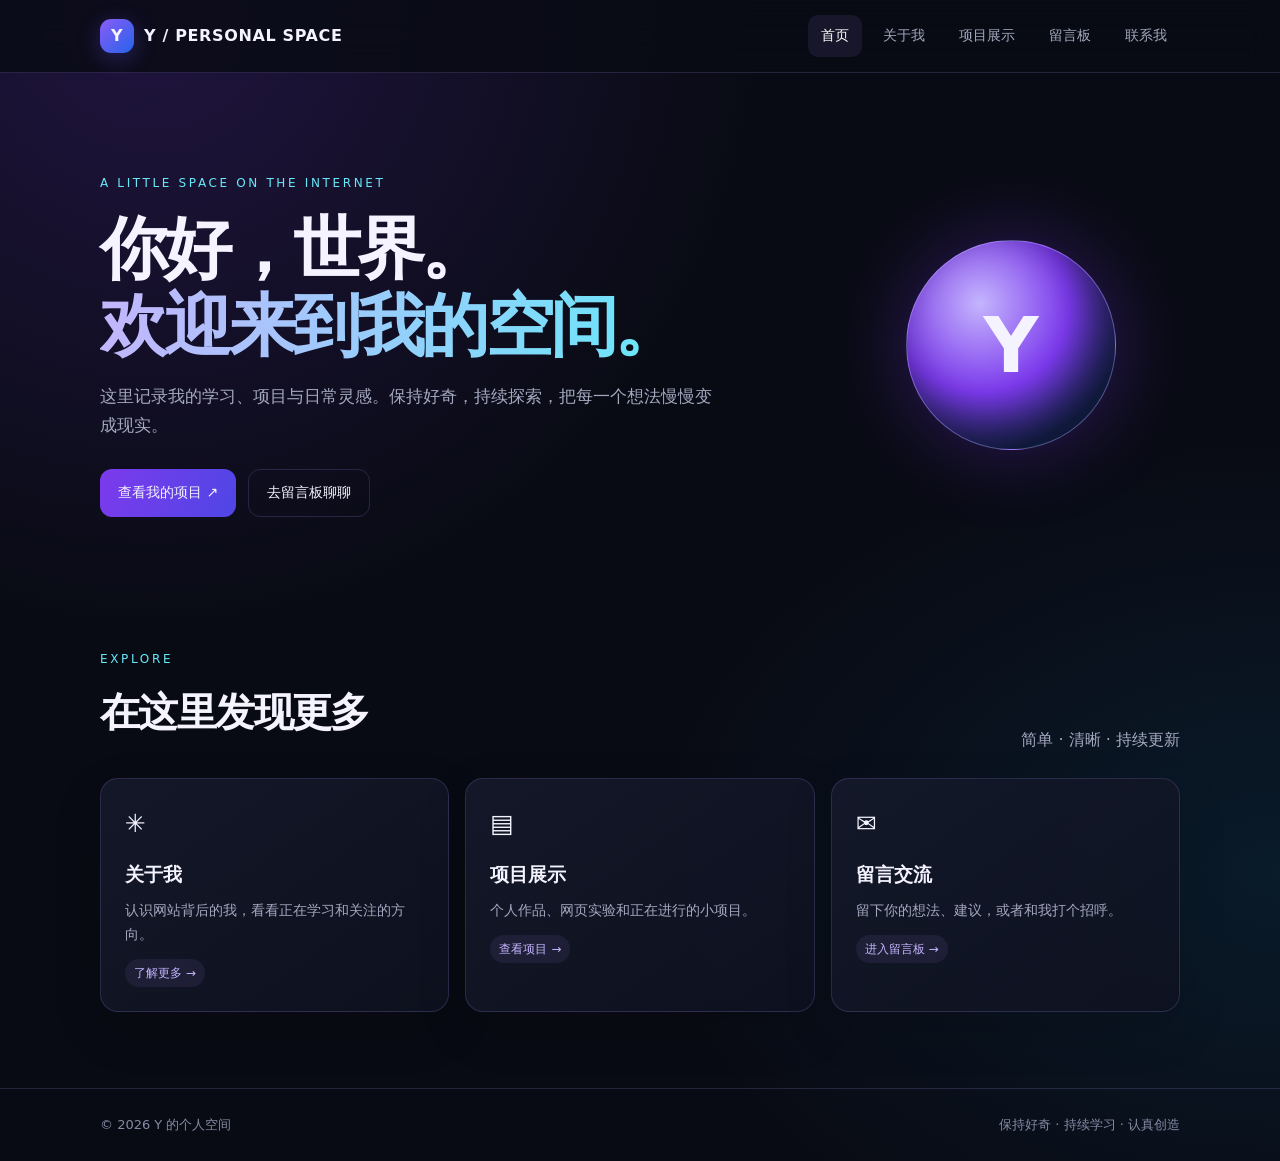
==== commit 1c8a28e7: "Redesign site with fresh theme and guestbook navigation" ====
--- a/index.html
+++ b/index.html
@@ -1,5 +1,3 @@
 <!doctype html>
-<html lang="zh-CN"><head><meta charset="utf-8"><meta name="viewport" content="width=device-width,initial-scale=1"><meta name="theme-color" content="#090b14"><meta name="description" content="Y 的个人主页，记录学习、探索与创造。"><title>首页 · Y 的个人空间</title><link rel="stylesheet" href="/assets/css/style.css"></head><body>
-<header class="site-header"><div class="container nav"><a class="brand" href="/"><span class="brand-mark">Y</span><span>Y / DIGITAL SPACE</span></a><button class="menu-toggle" aria-label="打开导航菜单" aria-expanded="false">☰</button><nav class="nav-links"><a class="active" href="/">首页</a><a class="" href="/about.html">关于我</a><a class="" href="/projects.html">项目展示</a><a class="" href="/contact.html">联系我</a></nav></div></header>
-<main><section class="container hero"><div><div class="eyebrow">WELCOME TO MY DIGITAL SPACE</div><h1>你好，世界。<br><span class="gradient">这里是我的个人空间。</span></h1><p class="lead">一个持续学习、探索技术与记录想法的小小角落。保持好奇，把灵感变成作品。</p><div class="actions"><a class="btn primary" href="/projects.html">探索我的项目 ↗</a><a class="btn" href="/about.html">认识一下我</a></div></div><div class="orb-wrap"><div class="orb" aria-label="字母 Y">Y</div></div></section><section class="container section"><div class="section-head"><div><div class="eyebrow">WHAT'S HERE</div><h2>探索这个空间</h2></div><span class="muted">简单 · 清晰 · 持续更新</span></div><div class="grid"><article class="card"><div class="card-icon">⌘</div><h3>关于我</h3><p>了解这个网站背后的我，以及正在学习和关注的方向。</p><a class="tag" href="/about.html">了解更多 →</a></article><article class="card"><div class="card-icon">▤</div><h3>项目展示</h3><p>整理个人作品、网页实验和正在进行的小项目。</p><a class="tag" href="/projects.html">查看项目 →</a></article><article class="card"><div class="card-icon">✉</div><h3>联系交流</h3><p>欢迎交流想法、技术学习心得或有趣的合作机会。</p><a class="tag" href="/contact.html">联系我 →</a></article></div></section></main>
-<footer class="site-footer"><div class="container footer-inner"><span>© <span data-year></span> Y 的个人空间</span><span>保持好奇 · 持续学习 · 认真创造</span></div></footer><script src="/assets/js/main.js"></script></body></html>+<html lang="zh-CN"><head><meta charset="utf-8"><meta name="viewport" content="width=device-width,initial-scale=1"><meta name="theme-color" content="#f5f7f6"><meta name="description" content="Y 的个人空间，记录学习、探索与创造。"><title>首页 · Y 的个人空间</title><link rel="stylesheet" href="/assets/css/style.css"></head><body>
+<header class="site-header"><div class="container nav"><a class="brand" href="/"><span class="brand-mark">Y</span><span>Y / PERSONAL SPACE</span></a><button class="menu-toggle" aria-label="打开导航菜单" aria-expanded="false">☰</button><nav class="nav-links"><a class="active" href="/">首页</a><a class="" href="/about.html">关于我</a><a class="" href="/projects.html">项目展示</a><a class="" href="/guestbook.html">留言板</a><a class="" href="/contact.html">联系我</a></nav></div></header><main><section class="container hero"><div><div class="eyebrow">A LITTLE SPACE ON THE INTERNET</div><h1>你好，世界。<br><span class="gradient">欢迎来到我的空间。</span></h1><p class="lead">这里记录我的学习、项目与日常灵感。保持好奇，持续探索，把每一个想法慢慢变成现实。</p><div class="actions"><a class="btn primary" href="/projects.html">查看我的项目 ↗</a><a class="btn" href="/guestbook.html">去留言板聊聊</a></div></div><div class="orb-wrap"><div class="orb" aria-label="字母 Y">Y</div></div></section><section class="container section"><div class="section-head"><div><div class="eyebrow">EXPLORE</div><h2>在这里发现更多</h2></div><span class="muted">简单 · 清晰 · 持续更新</span></div><div class="grid"><article class="card"><div class="card-icon">✳</div><h3>关于我</h3><p>认识网站背后的我，看看正在学习和关注的方向。</p><a class="tag" href="/about.html">了解更多 →</a></article><article class="card"><div class="card-icon">▤</div><h3>项目展示</h3><p>个人作品、网页实验和正在进行的小项目。</p><a class="tag" href="/projects.html">查看项目 →</a></article><article class="card"><div class="card-icon">✉</div><h3>留言交流</h3><p>留下你的想法、建议，或者和我打个招呼。</p><a class="tag" href="/guestbook.html">进入留言板 →</a></article></div></section></main><footer class="site-footer"><div class="container footer-inner"><span>© <span data-year></span> Y 的个人空间</span><span>保持好奇 · 持续学习 · 认真创造</span></div></footer><script src="/assets/js/main.js"></script></body></html>
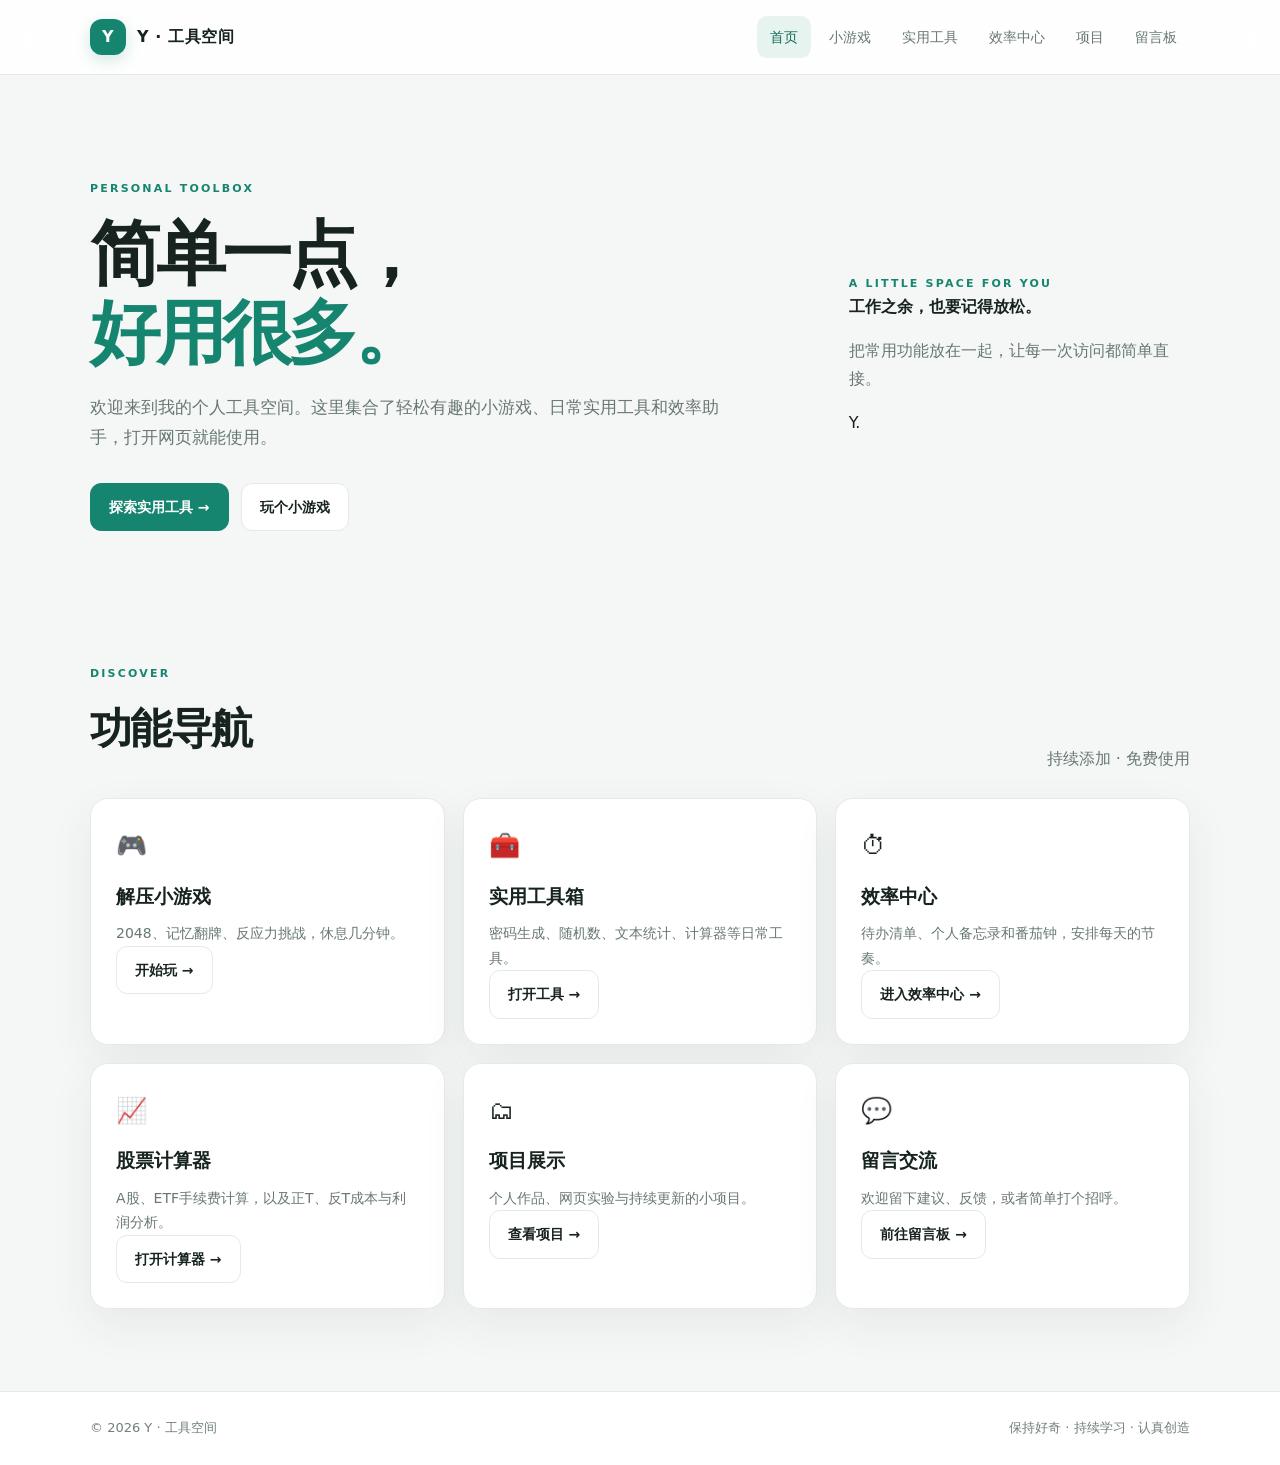
==== commit 1860d38e: "Redesign homepage as personal toolbox" ====
--- a/index.html
+++ b/index.html
@@ -1,3 +1,12 @@
 <!doctype html>
-<html lang="zh-CN"><head><meta charset="utf-8"><meta name="viewport" content="width=device-width,initial-scale=1"><meta name="theme-color" content="#f5f7f6"><meta name="description" content="Y 的个人空间，记录学习、探索与创造。"><title>首页 · Y 的个人空间</title><link rel="stylesheet" href="/assets/css/style.css"></head><body>
-<header class="site-header"><div class="container nav"><a class="brand" href="/"><span class="brand-mark">Y</span><span>Y / PERSONAL SPACE</span></a><button class="menu-toggle" aria-label="打开导航菜单" aria-expanded="false">☰</button><nav class="nav-links"><a class="active" href="/">首页</a><a class="" href="/about.html">关于我</a><a class="" href="/projects.html">项目展示</a><a class="" href="/guestbook.html">留言板</a><a class="" href="/contact.html">联系我</a></nav></div></header><main><section class="container hero"><div><div class="eyebrow">A LITTLE SPACE ON THE INTERNET</div><h1>你好，世界。<br><span class="gradient">欢迎来到我的空间。</span></h1><p class="lead">这里记录我的学习、项目与日常灵感。保持好奇，持续探索，把每一个想法慢慢变成现实。</p><div class="actions"><a class="btn primary" href="/projects.html">查看我的项目 ↗</a><a class="btn" href="/guestbook.html">去留言板聊聊</a></div></div><div class="orb-wrap"><div class="orb" aria-label="字母 Y">Y</div></div></section><section class="container section"><div class="section-head"><div><div class="eyebrow">EXPLORE</div><h2>在这里发现更多</h2></div><span class="muted">简单 · 清晰 · 持续更新</span></div><div class="grid"><article class="card"><div class="card-icon">✳</div><h3>关于我</h3><p>认识网站背后的我，看看正在学习和关注的方向。</p><a class="tag" href="/about.html">了解更多 →</a></article><article class="card"><div class="card-icon">▤</div><h3>项目展示</h3><p>个人作品、网页实验和正在进行的小项目。</p><a class="tag" href="/projects.html">查看项目 →</a></article><article class="card"><div class="card-icon">✉</div><h3>留言交流</h3><p>留下你的想法、建议，或者和我打个招呼。</p><a class="tag" href="/guestbook.html">进入留言板 →</a></article></div></section></main><footer class="site-footer"><div class="container footer-inner"><span>© <span data-year></span> Y 的个人空间</span><span>保持好奇 · 持续学习 · 认真创造</span></div></footer><script src="/assets/js/main.js"></script></body></html>+<html lang="zh-CN"><head><meta charset="utf-8"><meta name="viewport" content="width=device-width,initial-scale=1"><meta name="theme-color" content="#f7f8fa"><meta name="description" content="简洁好用的个人工具空间，包含小游戏、效率工具和个人项目。"><title>Y 工具空间 · 首页</title><link rel="stylesheet" href="/assets/css/style.css"></head><body>
+<header class="site-header"><div class="container nav"><a class="brand" href="/"><span class="brand-mark">Y</span><span>Y · 工具空间</span></a><button class="menu-toggle" aria-label="打开导航菜单" aria-expanded="false">☰</button><nav class="nav-links"><a class="active" href="/">首页</a><a href="/games.html">小游戏</a><a href="/tools.html">实用工具</a><a href="/focus.html">效率中心</a><a href="/projects.html">项目</a><a href="/guestbook.html">留言板</a></nav></div></header>
+<main><section class="container hero"><div><div class="eyebrow">PERSONAL TOOLBOX</div><h1>简单一点，<br><span class="gradient">好用很多。</span></h1><p class="lead">欢迎来到我的个人工具空间。这里集合了轻松有趣的小游戏、日常实用工具和效率助手，打开网页就能使用。</p><div class="actions"><a class="btn primary" href="/tools.html">探索实用工具 →</a><a class="btn" href="/games.html">玩个小游戏</a></div></div><aside class="hero-panel"><div><div class="eyebrow">A LITTLE SPACE FOR YOU</div><strong>工作之余，也要记得放松。</strong><p class="muted">把常用功能放在一起，让每一次访问都简单直接。</p></div><div class="big-mark">Y.</div></aside></section>
+<section class="container section"><div class="section-head"><div><div class="eyebrow">DISCOVER</div><h2>功能导航</h2></div><span class="muted">持续添加 · 免费使用</span></div><div class="grid">
+<article class="card"><div class="card-icon">🎮</div><h3>解压小游戏</h3><p>2048、记忆翻牌、反应力挑战，休息几分钟。</p><a class="btn" href="/games.html">开始玩 →</a></article>
+<article class="card"><div class="card-icon">🧰</div><h3>实用工具箱</h3><p>密码生成、随机数、文本统计、计算器等日常工具。</p><a class="btn" href="/tools.html">打开工具 →</a></article>
+<article class="card"><div class="card-icon">⏱</div><h3>效率中心</h3><p>待办清单、个人备忘录和番茄钟，安排每天的节奏。</p><a class="btn" href="/focus.html">进入效率中心 →</a></article>
+<article class="card"><div class="card-icon">📈</div><h3>股票计算器</h3><p>A股、ETF手续费计算，以及正T、反T成本与利润分析。</p><a class="btn" href="/tools/stock-calculator.html">打开计算器 →</a></article>
+<article class="card"><div class="card-icon">🗂</div><h3>项目展示</h3><p>个人作品、网页实验与持续更新的小项目。</p><a class="btn" href="/projects.html">查看项目 →</a></article>
+<article class="card"><div class="card-icon">💬</div><h3>留言交流</h3><p>欢迎留下建议、反馈，或者简单打个招呼。</p><a class="btn" href="/guestbook.html">前往留言板 →</a></article>
+</div></section></main><footer class="site-footer"><div class="container footer-inner"><span>© <span data-year></span> Y · 工具空间</span><span>保持好奇 · 持续学习 · 认真创造</span></div></footer><script src="/assets/js/main.js"></script></body></html>
--- a/assets/css/style.css
+++ b/assets/css/style.css
@@ -1 +1,7 @@
-:root{color-scheme:dark;--bg:#090b14;--panel:#111525;--line:rgba(166,151,255,.18);--text:#f4f3ff;--muted:#a4a8bf;--purple:#a78bfa;--cyan:#67e8f9}*{box-sizing:border-box}html{scroll-behavior:smooth}body{margin:0;background:radial-gradient(ellipse at 12% 0%,rgba(124,58,237,.2),transparent 38%),radial-gradient(ellipse at 100% 75%,rgba(14,165,233,.1),transparent 35%),var(--bg);color:var(--text);font-family:system-ui,-apple-system,"Segoe UI",sans-serif;line-height:1.7}a{color:inherit;text-decoration:none}.container{width:min(1080px,calc(100% - 40px));margin:auto}.site-header{position:sticky;top:0;z-index:10;background:rgba(9,11,20,.82);backdrop-filter:blur(16px);border-bottom:1px solid var(--line)}.nav{height:72px;display:flex;align-items:center;justify-content:space-between;gap:24px}.brand{font-weight:800;letter-spacing:.04em;display:flex;align-items:center;gap:10px}.brand-mark{width:34px;height:34px;border-radius:11px;display:grid;place-items:center;background:linear-gradient(135deg,#8b5cf6,#2563eb);box-shadow:0 5px 22px #6d4be655}.nav-links{display:flex;gap:8px;align-items:center}.nav-links a{padding:9px 13px;border-radius:10px;color:var(--muted);font-size:14px}.nav-links a:hover,.nav-links a.active{color:white;background:#a78bfa18}.menu-toggle{display:none;background:none;color:white;border:1px solid var(--line);border-radius:9px;padding:7px 10px;font-size:18px}.hero{padding:100px 0 84px;display:grid;grid-template-columns:1.35fr .65fr;gap:40px;align-items:center}.eyebrow{color:var(--cyan);font-size:12px;letter-spacing:.22em;text-transform:uppercase}.hero h1{font-size:clamp(38px,7vw,68px);line-height:1.12;letter-spacing:-.055em;margin:18px 0}.gradient{background:linear-gradient(100deg,#c4b5fd,#67e8f9);background-clip:text;color:transparent}.lead{color:var(--muted);font-size:17px;max-width:620px}.actions{display:flex;flex-wrap:wrap;gap:12px;margin-top:30px}.btn{display:inline-flex;align-items:center;justify-content:center;padding:11px 18px;border-radius:12px;border:1px solid var(--line);font-size:14px;transition:.2s}.btn.primary{background:linear-gradient(110deg,#7c3aed,#4f46e5);border:0}.btn:hover{transform:translateY(-2px);box-shadow:0 10px 30px #0005}.orb-wrap{display:grid;place-items:center;min-height:250px}.orb{width:210px;height:210px;border-radius:50%;display:grid;place-items:center;font-size:76px;font-weight:900;background:radial-gradient(circle at 35% 30%,#c4b5fd,#7c3aed 45%,#172554 75%);box-shadow:0 0 80px #7c3aed55, inset -15px -20px 45px #080b1b88;border:1px solid #c4b5fd55}.section{padding:48px 0 76px}.section-head{display:flex;align-items:end;justify-content:space-between;gap:20px;margin-bottom:24px}.section h2,.page-title{font-size:clamp(28px,4vw,40px);letter-spacing:-.04em;margin:8px 0}.muted{color:var(--muted)}.grid{display:grid;grid-template-columns:repeat(3,1fr);gap:16px}.card{background:linear-gradient(145deg,#151a2cdd,#0e1220dd);border:1px solid var(--line);border-radius:18px;padding:24px;box-shadow:0 18px 50px #0002}.card-icon{font-size:25px;margin-bottom:14px}.card h3{margin:0 0 8px}.card p{color:var(--muted);margin:0;font-size:14px}.tag{display:inline-block;margin:12px 6px 0 0;padding:4px 9px;border-radius:99px;background:#a78bfa16;color:#c4b5fd;font-size:12px}.page-main{min-height:70vh;padding:76px 0}.page-intro{max-width:720px;margin-bottom:30px}.content-card{max-width:820px}.content-card p,.content-card li{color:var(--muted)}.project-card{display:flex;flex-direction:column;min-height:220px}.project-card .btn{margin-top:auto;align-self:flex-start}.site-footer{border-top:1px solid var(--line);padding:25px 0;color:#858aa3;font-size:13px}.footer-inner{display:flex;justify-content:space-between;gap:15px;flex-wrap:wrap}.contact-link{color:var(--cyan);overflow-wrap:anywhere}code{color:#c4b5fd;background:#a78bfa16;padding:2px 6px;border-radius:6px}@media(max-width:760px){.hero{grid-template-columns:1fr;padding:70px 0 45px}.orb-wrap{min-height:160px;grid-row:1}.orb{width:145px;height:145px;font-size:55px}.grid{grid-template-columns:1fr}.menu-toggle{display:block}.nav-links{display:none;position:absolute;top:71px;left:0;right:0;padding:12px 20px 18px;background:#0b0e19;border-bottom:1px solid var(--line);flex-direction:column;align-items:stretch}.nav-links.open{display:flex}.nav-links a{padding:12px}.section{padding:35px 0 55px}.page-main{padding:52px 0}}+:root{color-scheme:light;--bg:#f5f7f6;--panel:#fff;--line:#e4eae7;--text:#17231f;--muted:#687871;--accent:#16856f;--accent-dark:#116b59;--soft:#e7f3ef;--shadow:0 16px 45px rgba(27,55,45,.07)}
+*{box-sizing:border-box}html{scroll-behavior:smooth}body{margin:0;background:var(--bg);color:var(--text);font-family:Inter,ui-sans-serif,system-ui,-apple-system,"Segoe UI",sans-serif;line-height:1.75}a{color:inherit;text-decoration:none}.container{width:min(1100px,calc(100% - 40px));margin:auto}
+.site-header{position:sticky;top:0;z-index:10;background:rgba(255,255,255,.88);backdrop-filter:blur(18px);border-bottom:1px solid var(--line)}.nav{height:74px;display:flex;align-items:center;justify-content:space-between;gap:24px}.brand{font-weight:850;letter-spacing:.035em;display:flex;align-items:center;gap:11px}.brand-mark{width:36px;height:36px;border-radius:12px;display:grid;place-items:center;background:var(--accent);color:white;box-shadow:0 5px 15px #16856f30}.nav-links{display:flex;gap:5px;align-items:center}.nav-links a{padding:9px 13px;border-radius:10px;color:var(--muted);font-size:14px;transition:.2s}.nav-links a:hover,.nav-links a.active{color:var(--accent-dark);background:var(--soft)}.menu-toggle{display:none;background:white;color:var(--text);border:1px solid var(--line);border-radius:10px;padding:7px 11px;font-size:18px}
+.hero{padding:104px 0 88px;display:grid;grid-template-columns:1.35fr .65fr;gap:50px;align-items:center}.eyebrow{color:var(--accent);font-size:11px;font-weight:750;letter-spacing:.2em;text-transform:uppercase}.hero h1{font-size:clamp(40px,7vw,70px);line-height:1.13;letter-spacing:-.055em;margin:17px 0 20px}.gradient{color:var(--accent)}.lead{color:var(--muted);font-size:17px;max-width:650px}.actions{display:flex;flex-wrap:wrap;gap:12px;margin-top:30px}.btn{display:inline-flex;align-items:center;justify-content:center;padding:11px 18px;border-radius:11px;border:1px solid var(--line);background:#fff;font-size:14px;font-weight:650;transition:.2s}.btn.primary{background:var(--accent);color:white;border-color:var(--accent)}.btn:hover{transform:translateY(-2px);box-shadow:var(--shadow)}.orb-wrap{display:grid;place-items:center;min-height:250px}.orb{width:218px;height:218px;border-radius:35%;display:grid;place-items:center;font-size:82px;font-weight:900;color:white;background:linear-gradient(145deg,#279b82,#116b59);box-shadow:0 25px 65px #16856f35;transform:rotate(-7deg)}
+.section{padding:45px 0 82px}.section-head{display:flex;align-items:end;justify-content:space-between;gap:20px;margin-bottom:25px}.section h2,.page-title{font-size:clamp(29px,4vw,42px);letter-spacing:-.04em;margin:8px 0}.muted{color:var(--muted)}.grid{display:grid;grid-template-columns:repeat(3,1fr);gap:18px}.card{background:var(--panel);border:1px solid var(--line);border-radius:18px;padding:25px;box-shadow:var(--shadow)}.card-icon{font-size:25px;margin-bottom:12px}.card h3{margin:0 0 8px;font-size:19px}.card p{color:var(--muted);margin:0;font-size:14px}.tag{display:inline-block;margin:12px 6px 0 0;padding:4px 10px;border-radius:99px;background:var(--soft);color:var(--accent-dark);font-size:12px;font-weight:650}
+.page-main{min-height:70vh;padding:76px 0}.page-intro{max-width:740px;margin-bottom:32px}.content-card{max-width:850px}.content-card p,.content-card li{color:var(--muted)}.project-card{display:flex;flex-direction:column;min-height:230px}.project-card .btn{margin-top:auto;align-self:flex-start}.site-footer{border-top:1px solid var(--line);padding:25px 0;color:#718078;font-size:13px;background:#fff}.footer-inner{display:flex;justify-content:space-between;gap:15px;flex-wrap:wrap}.contact-link{color:var(--accent);overflow-wrap:anywhere}code{color:var(--accent-dark);background:var(--soft);padding:2px 6px;border-radius:6px}.guestbook-panel{max-width:900px;padding:24px;background:#fff;border:1px solid var(--line);border-radius:18px;box-shadow:var(--shadow)}.guestbook-note{font-size:13px;color:var(--muted);margin:0 0 18px}.utterances{min-height:180px}
+@media(max-width:760px){.hero{grid-template-columns:1fr;padding:68px 0 48px;gap:18px}.orb-wrap{min-height:150px;grid-row:1}.orb{width:145px;height:145px;font-size:57px}.grid{grid-template-columns:1fr}.menu-toggle{display:block}.nav-links{display:none;position:absolute;top:73px;left:0;right:0;padding:12px 20px 18px;background:#fff;border-bottom:1px solid var(--line);flex-direction:column;align-items:stretch}.nav-links.open{display:flex}.nav-links a{padding:12px}.section{padding:35px 0 55px}.page-main{padding:52px 0}.section-head{align-items:flex-start;flex-direction:column}}
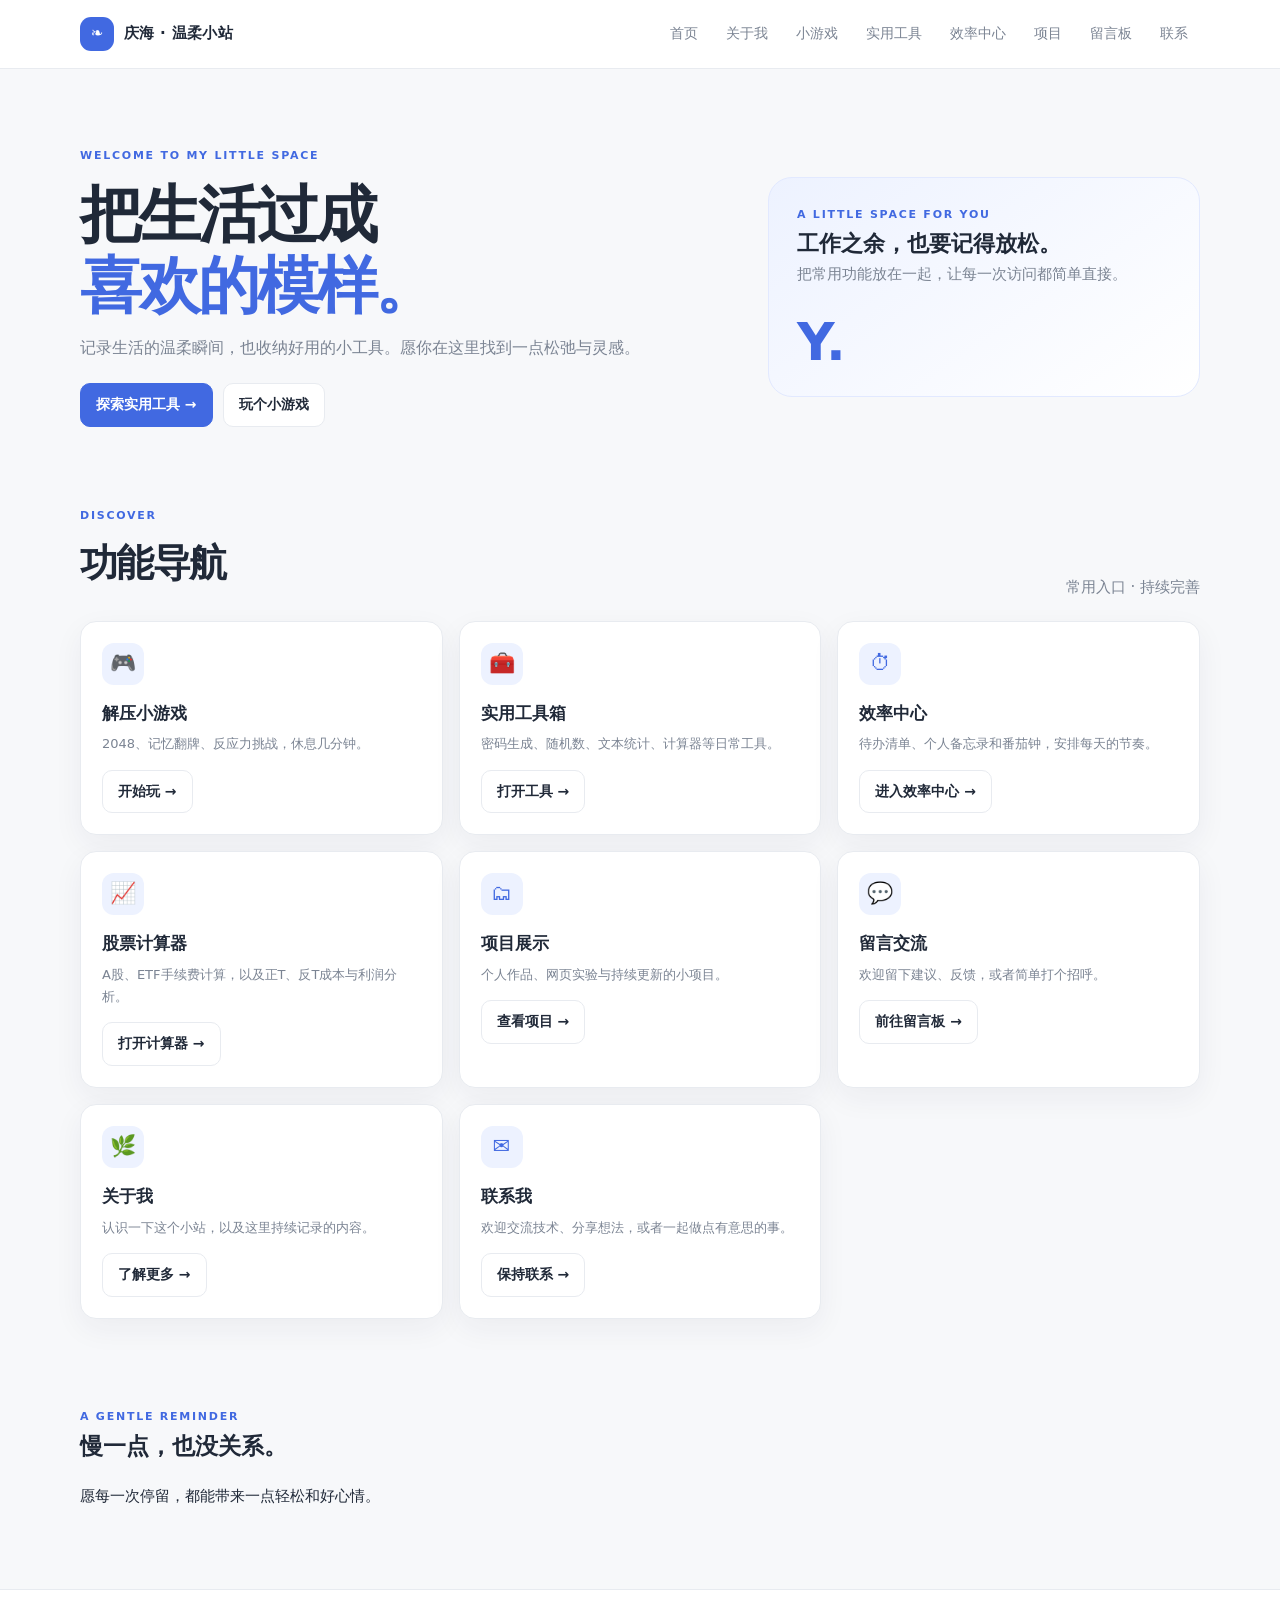
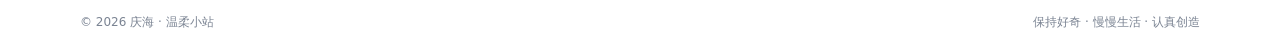
==== commit 7dbcd8b3: "Redesign homepage with soft glass theme" ====
--- a/index.html
+++ b/index.html
@@ -1,12 +1,17 @@
 <!doctype html>
-<html lang="zh-CN"><head><meta charset="utf-8"><meta name="viewport" content="width=device-width,initial-scale=1"><meta name="theme-color" content="#f7f8fa"><meta name="description" content="简洁好用的个人工具空间，包含小游戏、效率工具和个人项目。"><title>Y 工具空间 · 首页</title><link rel="stylesheet" href="/assets/css/style.css"></head><body>
-<header class="site-header"><div class="container nav"><a class="brand" href="/"><span class="brand-mark">Y</span><span>Y · 工具空间</span></a><button class="menu-toggle" aria-label="打开导航菜单" aria-expanded="false">☰</button><nav class="nav-links"><a class="active" href="/">首页</a><a href="/games.html">小游戏</a><a href="/tools.html">实用工具</a><a href="/focus.html">效率中心</a><a href="/projects.html">项目</a><a href="/guestbook.html">留言板</a></nav></div></header>
-<main><section class="container hero"><div><div class="eyebrow">PERSONAL TOOLBOX</div><h1>简单一点，<br><span class="gradient">好用很多。</span></h1><p class="lead">欢迎来到我的个人工具空间。这里集合了轻松有趣的小游戏、日常实用工具和效率助手，打开网页就能使用。</p><div class="actions"><a class="btn primary" href="/tools.html">探索实用工具 →</a><a class="btn" href="/games.html">玩个小游戏</a></div></div><aside class="hero-panel"><div><div class="eyebrow">A LITTLE SPACE FOR YOU</div><strong>工作之余，也要记得放松。</strong><p class="muted">把常用功能放在一起，让每一次访问都简单直接。</p></div><div class="big-mark">Y.</div></aside></section>
-<section class="container section"><div class="section-head"><div><div class="eyebrow">DISCOVER</div><h2>功能导航</h2></div><span class="muted">持续添加 · 免费使用</span></div><div class="grid">
+<html lang="zh-CN"><head><meta charset="utf-8"><meta name="viewport" content="width=device-width,initial-scale=1"><meta name="theme-color" content="#e8eee7"><meta name="description" content="庆海的个人空间，收纳生活记录、实用工具、小游戏与个人项目。"><title>庆海 · 温柔小站</title><link rel="stylesheet" href="/assets/css/style.css"></head><body>
+<header class="site-header"><div class="container nav"><a class="brand" href="/"><span class="brand-mark">❧</span><span>庆海 · 温柔小站</span></a><button class="menu-toggle" aria-label="打开导航菜单" aria-expanded="false">☰</button><nav class="nav-links"><a href="/">首页</a><a href="/about.html">关于我</a><a href="/games.html">小游戏</a><a href="/tools.html">实用工具</a><a href="/focus.html">效率中心</a><a href="/projects.html">项目</a><a href="/guestbook.html">留言板</a><a href="/contact.html">联系</a></nav></div></header>
+<main>
+<section class="container hero"><div><div class="eyebrow">WELCOME TO MY LITTLE SPACE</div><h1>把生活过成<br><span class="gradient">喜欢的模样。</span></h1><p class="lead">记录生活的温柔瞬间，也收纳好用的小工具。愿你在这里找到一点松弛与灵感。</p><div class="actions"><a class="btn primary" href="/tools.html">探索实用工具 →</a><a class="btn" href="/games.html">玩个小游戏</a></div></div><aside class="hero-panel"><div><div class="eyebrow">A LITTLE SPACE FOR YOU</div><strong>工作之余，也要记得放松。</strong><p class="muted">把常用功能放在一起，让每一次访问都简单直接。</p></div><div class="big-mark">Y.</div></aside></section>
+<section class="container section"><div class="section-head"><div><div class="eyebrow">DISCOVER</div><h2>功能导航</h2></div><span class="muted">常用入口 · 持续完善</span></div><div class="grid">
 <article class="card"><div class="card-icon">🎮</div><h3>解压小游戏</h3><p>2048、记忆翻牌、反应力挑战，休息几分钟。</p><a class="btn" href="/games.html">开始玩 →</a></article>
 <article class="card"><div class="card-icon">🧰</div><h3>实用工具箱</h3><p>密码生成、随机数、文本统计、计算器等日常工具。</p><a class="btn" href="/tools.html">打开工具 →</a></article>
 <article class="card"><div class="card-icon">⏱</div><h3>效率中心</h3><p>待办清单、个人备忘录和番茄钟，安排每天的节奏。</p><a class="btn" href="/focus.html">进入效率中心 →</a></article>
 <article class="card"><div class="card-icon">📈</div><h3>股票计算器</h3><p>A股、ETF手续费计算，以及正T、反T成本与利润分析。</p><a class="btn" href="/tools/stock-calculator.html">打开计算器 →</a></article>
 <article class="card"><div class="card-icon">🗂</div><h3>项目展示</h3><p>个人作品、网页实验与持续更新的小项目。</p><a class="btn" href="/projects.html">查看项目 →</a></article>
 <article class="card"><div class="card-icon">💬</div><h3>留言交流</h3><p>欢迎留下建议、反馈，或者简单打个招呼。</p><a class="btn" href="/guestbook.html">前往留言板 →</a></article>
-</div></section></main><footer class="site-footer"><div class="container footer-inner"><span>© <span data-year></span> Y · 工具空间</span><span>保持好奇 · 持续学习 · 认真创造</span></div></footer><script src="/assets/js/main.js"></script></body></html>+<article class="card"><div class="card-icon">🌿</div><h3>关于我</h3><p>认识一下这个小站，以及这里持续记录的内容。</p><a class="btn" href="/about.html">了解更多 →</a></article>
+<article class="card"><div class="card-icon">✉️</div><h3>联系我</h3><p>欢迎交流技术、分享想法，或者一起做点有意思的事。</p><a class="btn" href="/contact.html">保持联系 →</a></article>
+</div></section>
+<section class="container section"><div class="glass-note"><div class="eyebrow">A GENTLE REMINDER</div><h2>慢一点，也没关系。</h2><p>愿每一次停留，都能带来一点轻松和好心情。</p></div></section>
+</main><footer class="site-footer"><div class="container footer-inner"><span>© <span data-year></span> 庆海 · 温柔小站</span><span>保持好奇 · 慢慢生活 · 认真创造</span></div></footer><script src="/assets/js/main.js"></script></body></html>
--- a/assets/css/style.css
+++ b/assets/css/style.css
@@ -1,7 +1,2 @@
-:root{color-scheme:light;--bg:#f5f7f6;--panel:#fff;--line:#e4eae7;--text:#17231f;--muted:#687871;--accent:#16856f;--accent-dark:#116b59;--soft:#e7f3ef;--shadow:0 16px 45px rgba(27,55,45,.07)}
-*{box-sizing:border-box}html{scroll-behavior:smooth}body{margin:0;background:var(--bg);color:var(--text);font-family:Inter,ui-sans-serif,system-ui,-apple-system,"Segoe UI",sans-serif;line-height:1.75}a{color:inherit;text-decoration:none}.container{width:min(1100px,calc(100% - 40px));margin:auto}
-.site-header{position:sticky;top:0;z-index:10;background:rgba(255,255,255,.88);backdrop-filter:blur(18px);border-bottom:1px solid var(--line)}.nav{height:74px;display:flex;align-items:center;justify-content:space-between;gap:24px}.brand{font-weight:850;letter-spacing:.035em;display:flex;align-items:center;gap:11px}.brand-mark{width:36px;height:36px;border-radius:12px;display:grid;place-items:center;background:var(--accent);color:white;box-shadow:0 5px 15px #16856f30}.nav-links{display:flex;gap:5px;align-items:center}.nav-links a{padding:9px 13px;border-radius:10px;color:var(--muted);font-size:14px;transition:.2s}.nav-links a:hover,.nav-links a.active{color:var(--accent-dark);background:var(--soft)}.menu-toggle{display:none;background:white;color:var(--text);border:1px solid var(--line);border-radius:10px;padding:7px 11px;font-size:18px}
-.hero{padding:104px 0 88px;display:grid;grid-template-columns:1.35fr .65fr;gap:50px;align-items:center}.eyebrow{color:var(--accent);font-size:11px;font-weight:750;letter-spacing:.2em;text-transform:uppercase}.hero h1{font-size:clamp(40px,7vw,70px);line-height:1.13;letter-spacing:-.055em;margin:17px 0 20px}.gradient{color:var(--accent)}.lead{color:var(--muted);font-size:17px;max-width:650px}.actions{display:flex;flex-wrap:wrap;gap:12px;margin-top:30px}.btn{display:inline-flex;align-items:center;justify-content:center;padding:11px 18px;border-radius:11px;border:1px solid var(--line);background:#fff;font-size:14px;font-weight:650;transition:.2s}.btn.primary{background:var(--accent);color:white;border-color:var(--accent)}.btn:hover{transform:translateY(-2px);box-shadow:var(--shadow)}.orb-wrap{display:grid;place-items:center;min-height:250px}.orb{width:218px;height:218px;border-radius:35%;display:grid;place-items:center;font-size:82px;font-weight:900;color:white;background:linear-gradient(145deg,#279b82,#116b59);box-shadow:0 25px 65px #16856f35;transform:rotate(-7deg)}
-.section{padding:45px 0 82px}.section-head{display:flex;align-items:end;justify-content:space-between;gap:20px;margin-bottom:25px}.section h2,.page-title{font-size:clamp(29px,4vw,42px);letter-spacing:-.04em;margin:8px 0}.muted{color:var(--muted)}.grid{display:grid;grid-template-columns:repeat(3,1fr);gap:18px}.card{background:var(--panel);border:1px solid var(--line);border-radius:18px;padding:25px;box-shadow:var(--shadow)}.card-icon{font-size:25px;margin-bottom:12px}.card h3{margin:0 0 8px;font-size:19px}.card p{color:var(--muted);margin:0;font-size:14px}.tag{display:inline-block;margin:12px 6px 0 0;padding:4px 10px;border-radius:99px;background:var(--soft);color:var(--accent-dark);font-size:12px;font-weight:650}
-.page-main{min-height:70vh;padding:76px 0}.page-intro{max-width:740px;margin-bottom:32px}.content-card{max-width:850px}.content-card p,.content-card li{color:var(--muted)}.project-card{display:flex;flex-direction:column;min-height:230px}.project-card .btn{margin-top:auto;align-self:flex-start}.site-footer{border-top:1px solid var(--line);padding:25px 0;color:#718078;font-size:13px;background:#fff}.footer-inner{display:flex;justify-content:space-between;gap:15px;flex-wrap:wrap}.contact-link{color:var(--accent);overflow-wrap:anywhere}code{color:var(--accent-dark);background:var(--soft);padding:2px 6px;border-radius:6px}.guestbook-panel{max-width:900px;padding:24px;background:#fff;border:1px solid var(--line);border-radius:18px;box-shadow:var(--shadow)}.guestbook-note{font-size:13px;color:var(--muted);margin:0 0 18px}.utterances{min-height:180px}
-@media(max-width:760px){.hero{grid-template-columns:1fr;padding:68px 0 48px;gap:18px}.orb-wrap{min-height:150px;grid-row:1}.orb{width:145px;height:145px;font-size:57px}.grid{grid-template-columns:1fr}.menu-toggle{display:block}.nav-links{display:none;position:absolute;top:73px;left:0;right:0;padding:12px 20px 18px;background:#fff;border-bottom:1px solid var(--line);flex-direction:column;align-items:stretch}.nav-links.open{display:flex}.nav-links a{padding:12px}.section{padding:35px 0 55px}.page-main{padding:52px 0}.section-head{align-items:flex-start;flex-direction:column}}
+:root{color-scheme:light;--bg:#f7f8fa;--surface:#fff;--line:#e8ebf0;--ink:#202938;--muted:#7b8493;--accent:#4169e1;--accent-soft:#edf2ff;--shadow:0 10px 30px rgba(31,45,75,.055)}
+*{box-sizing:border-box}html{scroll-behavior:smooth}body{margin:0;background:var(--bg);color:var(--ink);font:15px/1.7 Inter,ui-sans-serif,system-ui,-apple-system,"Segoe UI",sans-serif}a{color:inherit;text-decoration:none}button,input,textarea,select{font:inherit}.container{width:min(1120px,calc(100% - 40px));margin:auto}.site-header{position:sticky;top:0;z-index:20;background:rgba(255,255,255,.92);backdrop-filter:blur(16px);border-bottom:1px solid var(--line)}.nav{height:68px;display:flex;align-items:center;justify-content:space-between;gap:20px}.brand{display:flex;align-items:center;gap:10px;font-weight:800;letter-spacing:.02em}.brand-mark{width:34px;height:34px;border-radius:11px;display:grid;place-items:center;background:var(--accent);color:white}.nav-links{display:flex;align-items:center;gap:4px}.nav-links a{padding:8px 12px;border-radius:9px;color:var(--muted);font-size:14px}.nav-links a:hover,.nav-links a.active{background:var(--accent-soft);color:var(--accent)}.menu-toggle{display:none;border:1px solid var(--line);background:white;border-radius:9px;padding:6px 10px;font-size:19px}.hero{padding:78px 0 56px;display:grid;grid-template-columns:1.2fr .8fr;gap:40px;align-items:center}.eyebrow{font-size:11px;font-weight:800;letter-spacing:.16em;color:var(--accent)}h1,h2,h3,p{margin-top:0}.hero h1{font-size:clamp(38px,6vw,62px);line-height:1.15;letter-spacing:-.05em;margin:13px 0}.gradient{color:var(--accent)}.lead{color:var(--muted);font-size:16px;max-width:650px}.hero-panel{background:linear-gradient(145deg,#edf2ff,#fff);border:1px solid #e2e9ff;border-radius:24px;padding:28px;min-height:220px;display:flex;flex-direction:column;justify-content:space-between}.hero-panel strong{font-size:22px}.hero-panel .big-mark{font-size:52px;color:var(--accent);font-weight:900;line-height:1}.actions{display:flex;gap:10px;flex-wrap:wrap;margin-top:22px}.btn{display:inline-flex;align-items:center;justify-content:center;border:1px solid var(--line);background:#fff;color:var(--ink);padding:9px 15px;border-radius:10px;font-size:14px;font-weight:650;cursor:pointer}.btn.primary{background:var(--accent);border-color:var(--accent);color:#fff}.btn:hover{filter:brightness(.97);transform:translateY(-1px)}.section{padding:24px 0 65px}.section-head{display:flex;align-items:end;justify-content:space-between;gap:15px;margin-bottom:20px}.section-head h2,.page-title{font-size:clamp(27px,4vw,38px);letter-spacing:-.04em;margin:5px 0}.muted,.card p{color:var(--muted)}.grid{display:grid;grid-template-columns:repeat(3,1fr);gap:16px}.card{background:var(--surface);border:1px solid var(--line);border-radius:16px;padding:21px;box-shadow:var(--shadow)}.card-icon{width:42px;height:42px;border-radius:12px;background:var(--accent-soft);color:var(--accent);display:grid;place-items:center;font-size:21px;margin-bottom:14px}.card h3{font-size:17px;margin:0 0 6px}.card p{font-size:13px;margin:0 0 14px}.tag{display:inline-block;background:var(--accent-soft);color:var(--accent);padding:3px 9px;border-radius:99px;font-size:11px;font-weight:700}.page-main{min-height:70vh;padding:55px 0 75px}.page-intro{margin-bottom:27px}.page-intro .lead{margin-bottom:0}.tool-grid{display:grid;grid-template-columns:repeat(2,minmax(0,1fr));gap:16px}.tool-box{background:#fff;border:1px solid var(--line);border-radius:15px;padding:20px}.tool-box h3{margin:0 0 12px;font-size:16px}.field{width:100%;padding:10px 12px;border:1px solid var(--line);border-radius:9px;background:#fff;color:var(--ink);outline:none}.field:focus{border-color:var(--accent);box-shadow:0 0 0 3px #4169e118}.result{margin-top:10px;padding:10px 12px;background:var(--bg);border-radius:9px;overflow-wrap:anywhere;color:var(--ink);font-size:13px}.game-area{background:#fff;border:1px solid var(--line);border-radius:16px;padding:18px}.game-board{display:grid;grid-template-columns:repeat(4,1fr);gap:7px;max-width:340px;margin:15px auto}.tile{aspect-ratio:1;border-radius:9px;background:#eef1f6;display:grid;place-items:center;font-size:22px;font-weight:800}.tile.filled{background:#dce6ff;color:#2448a8}.tile.v4{background:#c5d6ff}.tile.v8{background:#a8c2ff}.memory-grid{display:grid;grid-template-columns:repeat(4,1fr);gap:8px;max-width:420px;margin:16px auto}.memory-card{aspect-ratio:1;border:1px solid var(--line);border-radius:10px;background:var(--accent-soft);font-size:25px;cursor:pointer}.memory-card.open{background:white}.reaction-pad{min-height:150px;border-radius:14px;background:#edf2ff;display:grid;place-items:center;text-align:center;padding:20px;cursor:pointer;font-weight:700;color:var(--accent)}.reaction-pad.waiting{background:#fff2df;color:#9a5b00}.reaction-pad.ready{background:#dff7e9;color:#137344}.site-footer{border-top:1px solid var(--line);background:#fff;padding:22px 0;color:var(--muted);font-size:12px}.footer-inner{display:flex;justify-content:space-between;gap:12px;flex-wrap:wrap}.todo-list{padding:0;list-style:none}.todo-list li{display:flex;align-items:center;gap:8px;padding:8px 0;border-bottom:1px solid var(--line)}.todo-list li span{flex:1}.todo-list li.done span{text-decoration:line-through;color:var(--muted)}.inline-form{display:flex;gap:8px}.inline-form .field{flex:1}.clock{font-size:40px;font-weight:800;letter-spacing:.04em;text-align:center;margin:15px 0}@media(max-width:760px){.hero{grid-template-columns:1fr;padding:54px 0 30px;gap:20px}.hero-panel{min-height:160px}.grid{grid-template-columns:1fr}.tool-grid{grid-template-columns:1fr}.menu-toggle{display:block}.nav-links{display:none;position:absolute;top:67px;left:0;right:0;padding:12px 20px 18px;background:#fff;border-bottom:1px solid var(--line);flex-direction:column;align-items:stretch}.nav-links.open{display:flex}.nav-links a{padding:11px}.section{padding-bottom:45px}.section-head{align-items:flex-start;flex-direction:column}.page-main{padding:42px 0 55px}.footer-inner{flex-direction:column}}
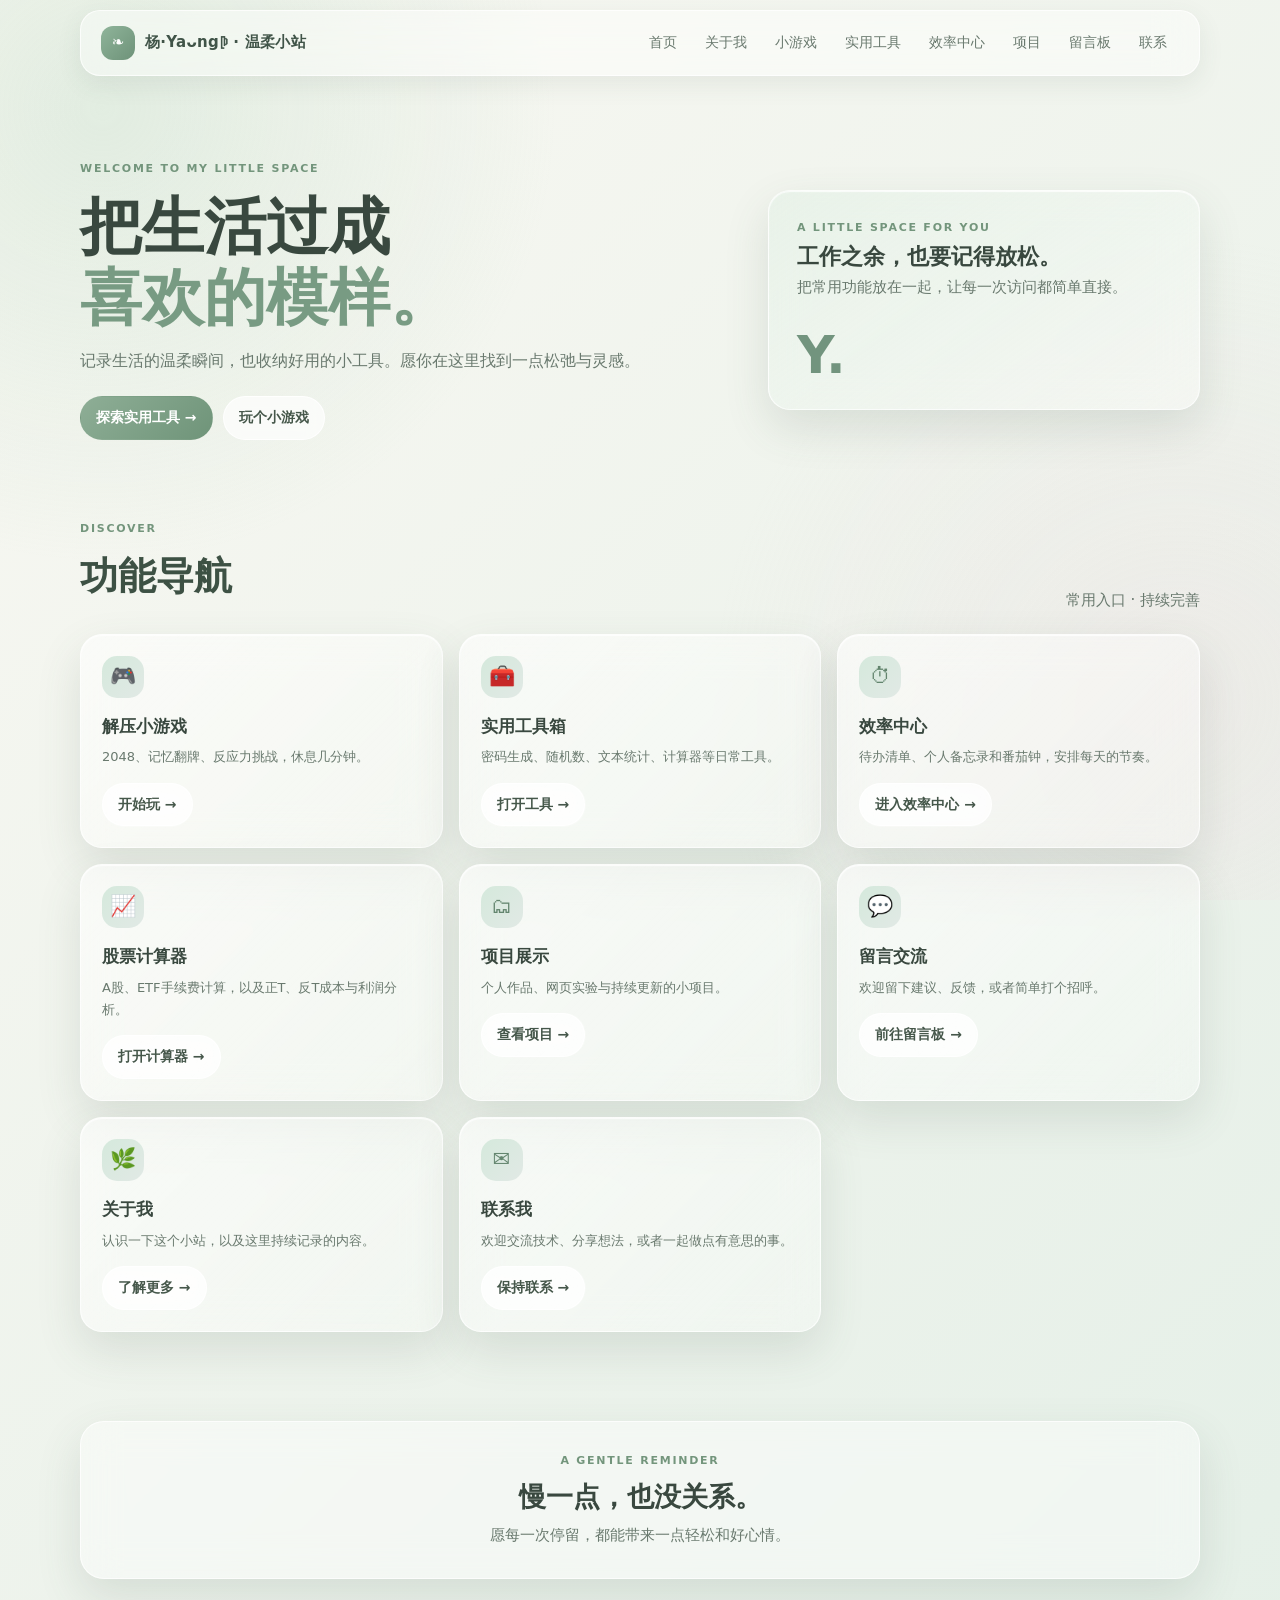
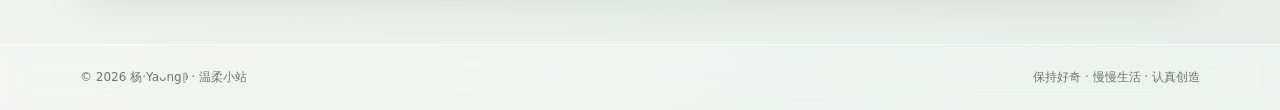
==== commit ddc51d5e: "Replace site name with 杨·Yaᴗngᥫᩣ" ====
--- a/index.html
+++ b/index.html
@@ -1,6 +1,6 @@
 <!doctype html>
-<html lang="zh-CN"><head><meta charset="utf-8"><meta name="viewport" content="width=device-width,initial-scale=1"><meta name="theme-color" content="#e8eee7"><meta name="description" content="庆海的个人空间，收纳生活记录、实用工具、小游戏与个人项目。"><title>庆海 · 温柔小站</title><link rel="stylesheet" href="/assets/css/style.css"></head><body>
-<header class="site-header"><div class="container nav"><a class="brand" href="/"><span class="brand-mark">❧</span><span>庆海 · 温柔小站</span></a><button class="menu-toggle" aria-label="打开导航菜单" aria-expanded="false">☰</button><nav class="nav-links"><a href="/">首页</a><a href="/about.html">关于我</a><a href="/games.html">小游戏</a><a href="/tools.html">实用工具</a><a href="/focus.html">效率中心</a><a href="/projects.html">项目</a><a href="/guestbook.html">留言板</a><a href="/contact.html">联系</a></nav></div></header>
+<html lang="zh-CN"><head><meta charset="utf-8"><meta name="viewport" content="width=device-width,initial-scale=1"><meta name="theme-color" content="#e8eee7"><meta name="description" content="杨·Yaᴗngᥫᩣ的个人空间，收纳生活记录、实用工具、小游戏与个人项目。"><title>杨·Yaᴗngᥫᩣ · 温柔小站</title><link rel="stylesheet" href="/assets/css/style.css"></head><body>
+<header class="site-header"><div class="container nav"><a class="brand" href="/"><span class="brand-mark">❧</span><span>杨·Yaᴗngᥫᩣ · 温柔小站</span></a><button class="menu-toggle" aria-label="打开导航菜单" aria-expanded="false">☰</button><nav class="nav-links"><a href="/">首页</a><a href="/about.html">关于我</a><a href="/games.html">小游戏</a><a href="/tools.html">实用工具</a><a href="/focus.html">效率中心</a><a href="/projects.html">项目</a><a href="/guestbook.html">留言板</a><a href="/contact.html">联系</a></nav></div></header>
 <main>
 <section class="container hero"><div><div class="eyebrow">WELCOME TO MY LITTLE SPACE</div><h1>把生活过成<br><span class="gradient">喜欢的模样。</span></h1><p class="lead">记录生活的温柔瞬间，也收纳好用的小工具。愿你在这里找到一点松弛与灵感。</p><div class="actions"><a class="btn primary" href="/tools.html">探索实用工具 →</a><a class="btn" href="/games.html">玩个小游戏</a></div></div><aside class="hero-panel"><div><div class="eyebrow">A LITTLE SPACE FOR YOU</div><strong>工作之余，也要记得放松。</strong><p class="muted">把常用功能放在一起，让每一次访问都简单直接。</p></div><div class="big-mark">Y.</div></aside></section>
 <section class="container section"><div class="section-head"><div><div class="eyebrow">DISCOVER</div><h2>功能导航</h2></div><span class="muted">常用入口 · 持续完善</span></div><div class="grid">
@@ -14,4 +14,4 @@
 <article class="card"><div class="card-icon">✉️</div><h3>联系我</h3><p>欢迎交流技术、分享想法，或者一起做点有意思的事。</p><a class="btn" href="/contact.html">保持联系 →</a></article>
 </div></section>
 <section class="container section"><div class="glass-note"><div class="eyebrow">A GENTLE REMINDER</div><h2>慢一点，也没关系。</h2><p>愿每一次停留，都能带来一点轻松和好心情。</p></div></section>
-</main><footer class="site-footer"><div class="container footer-inner"><span>© <span data-year></span> 庆海 · 温柔小站</span><span>保持好奇 · 慢慢生活 · 认真创造</span></div></footer><script src="/assets/js/main.js"></script></body></html>+</main><footer class="site-footer"><div class="container footer-inner"><span>© <span data-year></span> 杨·Yaᴗngᥫᩣ · 温柔小站</span><span>保持好奇 · 慢慢生活 · 认真创造</span></div></footer><script src="/assets/js/main.js"></script></body></html>
--- a/assets/css/style.css
+++ b/assets/css/style.css
@@ -1,2 +1,30 @@
 :root{color-scheme:light;--bg:#f7f8fa;--surface:#fff;--line:#e8ebf0;--ink:#202938;--muted:#7b8493;--accent:#4169e1;--accent-soft:#edf2ff;--shadow:0 10px 30px rgba(31,45,75,.055)}
 *{box-sizing:border-box}html{scroll-behavior:smooth}body{margin:0;background:var(--bg);color:var(--ink);font:15px/1.7 Inter,ui-sans-serif,system-ui,-apple-system,"Segoe UI",sans-serif}a{color:inherit;text-decoration:none}button,input,textarea,select{font:inherit}.container{width:min(1120px,calc(100% - 40px));margin:auto}.site-header{position:sticky;top:0;z-index:20;background:rgba(255,255,255,.92);backdrop-filter:blur(16px);border-bottom:1px solid var(--line)}.nav{height:68px;display:flex;align-items:center;justify-content:space-between;gap:20px}.brand{display:flex;align-items:center;gap:10px;font-weight:800;letter-spacing:.02em}.brand-mark{width:34px;height:34px;border-radius:11px;display:grid;place-items:center;background:var(--accent);color:white}.nav-links{display:flex;align-items:center;gap:4px}.nav-links a{padding:8px 12px;border-radius:9px;color:var(--muted);font-size:14px}.nav-links a:hover,.nav-links a.active{background:var(--accent-soft);color:var(--accent)}.menu-toggle{display:none;border:1px solid var(--line);background:white;border-radius:9px;padding:6px 10px;font-size:19px}.hero{padding:78px 0 56px;display:grid;grid-template-columns:1.2fr .8fr;gap:40px;align-items:center}.eyebrow{font-size:11px;font-weight:800;letter-spacing:.16em;color:var(--accent)}h1,h2,h3,p{margin-top:0}.hero h1{font-size:clamp(38px,6vw,62px);line-height:1.15;letter-spacing:-.05em;margin:13px 0}.gradient{color:var(--accent)}.lead{color:var(--muted);font-size:16px;max-width:650px}.hero-panel{background:linear-gradient(145deg,#edf2ff,#fff);border:1px solid #e2e9ff;border-radius:24px;padding:28px;min-height:220px;display:flex;flex-direction:column;justify-content:space-between}.hero-panel strong{font-size:22px}.hero-panel .big-mark{font-size:52px;color:var(--accent);font-weight:900;line-height:1}.actions{display:flex;gap:10px;flex-wrap:wrap;margin-top:22px}.btn{display:inline-flex;align-items:center;justify-content:center;border:1px solid var(--line);background:#fff;color:var(--ink);padding:9px 15px;border-radius:10px;font-size:14px;font-weight:650;cursor:pointer}.btn.primary{background:var(--accent);border-color:var(--accent);color:#fff}.btn:hover{filter:brightness(.97);transform:translateY(-1px)}.section{padding:24px 0 65px}.section-head{display:flex;align-items:end;justify-content:space-between;gap:15px;margin-bottom:20px}.section-head h2,.page-title{font-size:clamp(27px,4vw,38px);letter-spacing:-.04em;margin:5px 0}.muted,.card p{color:var(--muted)}.grid{display:grid;grid-template-columns:repeat(3,1fr);gap:16px}.card{background:var(--surface);border:1px solid var(--line);border-radius:16px;padding:21px;box-shadow:var(--shadow)}.card-icon{width:42px;height:42px;border-radius:12px;background:var(--accent-soft);color:var(--accent);display:grid;place-items:center;font-size:21px;margin-bottom:14px}.card h3{font-size:17px;margin:0 0 6px}.card p{font-size:13px;margin:0 0 14px}.tag{display:inline-block;background:var(--accent-soft);color:var(--accent);padding:3px 9px;border-radius:99px;font-size:11px;font-weight:700}.page-main{min-height:70vh;padding:55px 0 75px}.page-intro{margin-bottom:27px}.page-intro .lead{margin-bottom:0}.tool-grid{display:grid;grid-template-columns:repeat(2,minmax(0,1fr));gap:16px}.tool-box{background:#fff;border:1px solid var(--line);border-radius:15px;padding:20px}.tool-box h3{margin:0 0 12px;font-size:16px}.field{width:100%;padding:10px 12px;border:1px solid var(--line);border-radius:9px;background:#fff;color:var(--ink);outline:none}.field:focus{border-color:var(--accent);box-shadow:0 0 0 3px #4169e118}.result{margin-top:10px;padding:10px 12px;background:var(--bg);border-radius:9px;overflow-wrap:anywhere;color:var(--ink);font-size:13px}.game-area{background:#fff;border:1px solid var(--line);border-radius:16px;padding:18px}.game-board{display:grid;grid-template-columns:repeat(4,1fr);gap:7px;max-width:340px;margin:15px auto}.tile{aspect-ratio:1;border-radius:9px;background:#eef1f6;display:grid;place-items:center;font-size:22px;font-weight:800}.tile.filled{background:#dce6ff;color:#2448a8}.tile.v4{background:#c5d6ff}.tile.v8{background:#a8c2ff}.memory-grid{display:grid;grid-template-columns:repeat(4,1fr);gap:8px;max-width:420px;margin:16px auto}.memory-card{aspect-ratio:1;border:1px solid var(--line);border-radius:10px;background:var(--accent-soft);font-size:25px;cursor:pointer}.memory-card.open{background:white}.reaction-pad{min-height:150px;border-radius:14px;background:#edf2ff;display:grid;place-items:center;text-align:center;padding:20px;cursor:pointer;font-weight:700;color:var(--accent)}.reaction-pad.waiting{background:#fff2df;color:#9a5b00}.reaction-pad.ready{background:#dff7e9;color:#137344}.site-footer{border-top:1px solid var(--line);background:#fff;padding:22px 0;color:var(--muted);font-size:12px}.footer-inner{display:flex;justify-content:space-between;gap:12px;flex-wrap:wrap}.todo-list{padding:0;list-style:none}.todo-list li{display:flex;align-items:center;gap:8px;padding:8px 0;border-bottom:1px solid var(--line)}.todo-list li span{flex:1}.todo-list li.done span{text-decoration:line-through;color:var(--muted)}.inline-form{display:flex;gap:8px}.inline-form .field{flex:1}.clock{font-size:40px;font-weight:800;letter-spacing:.04em;text-align:center;margin:15px 0}@media(max-width:760px){.hero{grid-template-columns:1fr;padding:54px 0 30px;gap:20px}.hero-panel{min-height:160px}.grid{grid-template-columns:1fr}.tool-grid{grid-template-columns:1fr}.menu-toggle{display:block}.nav-links{display:none;position:absolute;top:67px;left:0;right:0;padding:12px 20px 18px;background:#fff;border-bottom:1px solid var(--line);flex-direction:column;align-items:stretch}.nav-links.open{display:flex}.nav-links a{padding:11px}.section{padding-bottom:45px}.section-head{align-items:flex-start;flex-direction:column}.page-main{padding:42px 0 55px}.footer-inner{flex-direction:column}}
+
+
+/* ── 温柔液态玻璃主题 ── */
+:root{color-scheme:light;--bg:#e8eee7;--surface:rgba(255,255,255,.42);--line:rgba(255,255,255,.72);--ink:#39483f;--muted:#69796e;--accent:#72947e;--accent-soft:rgba(211,231,217,.72);--shadow:0 18px 45px rgba(69,91,76,.14)}
+html{scroll-behavior:smooth}
+body{position:relative;isolation:isolate;background:linear-gradient(135deg,rgba(247,246,239,.82),rgba(216,232,220,.68)),url('https://images.unsplash.com/photo-1470252649378-9c29740c9fa8?auto=format&fit=crop&w=2200&q=85') center center/cover fixed;color:var(--ink);font-family:"Noto Sans SC","Microsoft YaHei",system-ui,sans-serif}
+body:before{content:"";position:fixed;inset:0;z-index:-1;pointer-events:none;background:radial-gradient(circle at 8% 12%,rgba(186,218,195,.35),transparent 32%),radial-gradient(circle at 92% 78%,rgba(239,216,222,.28),transparent 34%)}
+.site-header{top:10px;margin:10px auto 0;width:min(1120px,calc(100% - 28px));border:1px solid var(--line);border-radius:20px;background:rgba(255,255,255,.46);backdrop-filter:blur(20px) saturate(1.25);-webkit-backdrop-filter:blur(20px) saturate(1.25);box-shadow:0 8px 26px rgba(69,91,76,.09)}
+.nav{height:auto;min-height:64px}.brand{color:#405448}.brand-mark{background:linear-gradient(135deg,#8fb49a,#6e9279);border-radius:12px;color:#fff}
+.nav-links a{border-radius:999px;color:#69796e;transition:.22s}.nav-links a:hover,.nav-links a.active{background:rgba(255,255,255,.78);color:#557b61}
+.menu-toggle{background:rgba(255,255,255,.7);border-color:var(--line);color:var(--ink)}
+.hero{padding-top:84px}.eyebrow{color:#73957c}.hero h1{font-family:"Noto Serif SC","Songti SC",serif;letter-spacing:0;color:#39483f}.gradient{color:#789b83}.lead{color:#69796e}
+.hero-panel,.card,.tool-box,.game-area,.guestbook-panel,.content-card{background:linear-gradient(135deg,rgba(255,255,255,.58),rgba(255,255,255,.30));border:1px solid var(--line);border-radius:22px;backdrop-filter:blur(18px) saturate(1.2);-webkit-backdrop-filter:blur(18px) saturate(1.2);box-shadow:var(--shadow),inset 0 1px 1px rgba(255,255,255,.8)}
+.hero-panel{background:linear-gradient(145deg,rgba(229,241,231,.74),rgba(255,255,255,.38));border-color:var(--line)}
+.card{transition:transform .28s ease,box-shadow .28s ease}.card:hover{transform:translateY(-5px);box-shadow:0 22px 45px rgba(69,91,76,.18)}
+.card-icon{background:linear-gradient(135deg,#d5e9dc,#e1e9e5);color:#63856e;border-radius:15px}
+.btn{border:1px solid rgba(255,255,255,.85);background:rgba(255,255,255,.68);color:#45574a;border-radius:999px;backdrop-filter:blur(8px);transition:.2s}
+.btn.primary{background:linear-gradient(135deg,#8eae96,#6f9479);border-color:transparent;color:white}
+.btn:hover{filter:brightness(1.02);transform:translateY(-2px)}
+.tag{background:rgba(216,235,220,.8);color:#557b61}
+.tool-box,.game-area{padding:22px}.field{background:rgba(255,255,255,.72);border-color:rgba(255,255,255,.9);border-radius:12px;color:var(--ink)}.field:focus{border-color:#8fb49a;box-shadow:0 0 0 3px rgba(114,148,126,.15)}
+.result{background:rgba(255,255,255,.55);border:1px solid rgba(255,255,255,.65);border-radius:12px}
+.tile{background:rgba(255,255,255,.62);color:#526c59}.tile.filled{background:#dceee0;color:#42684b}.tile.v4{background:#c5dfcb}.reaction-pad{background:rgba(220,235,224,.8);color:#547b60}.reaction-pad.waiting{background:#fff0d9;color:#9a6b2e}.reaction-pad.ready{background:#d8f1df;color:#34774b}
+.page-main{padding-top:58px}.page-title,.section-head h2{font-family:"Noto Serif SC","Songti SC",serif;letter-spacing:0;color:#3d5144}
+.site-footer{background:rgba(255,255,255,.28);border-top:1px solid rgba(255,255,255,.65);backdrop-filter:blur(12px);color:#69796e}
+.glass-note{padding:30px;border:1px solid var(--line);border-radius:24px;background:rgba(255,255,255,.42);backdrop-filter:blur(18px);box-shadow:var(--shadow);text-align:center}.glass-note h2{font:600 27px "Noto Serif SC",serif;margin:8px 0}.glass-note p{color:var(--muted);margin:0}
+@media(max-width:760px){.site-header{position:sticky;top:8px}.nav-links{background:rgba(247,249,245,.92);backdrop-filter:blur(20px);border:1px solid var(--line);border-radius:0 0 18px 18px;box-shadow:var(--shadow)}.hero{padding-top:54px}}
+@media(prefers-reduced-motion:reduce){*,*:before,*:after{scroll-behavior:auto!important;transition:none!important;animation:none!important}}
